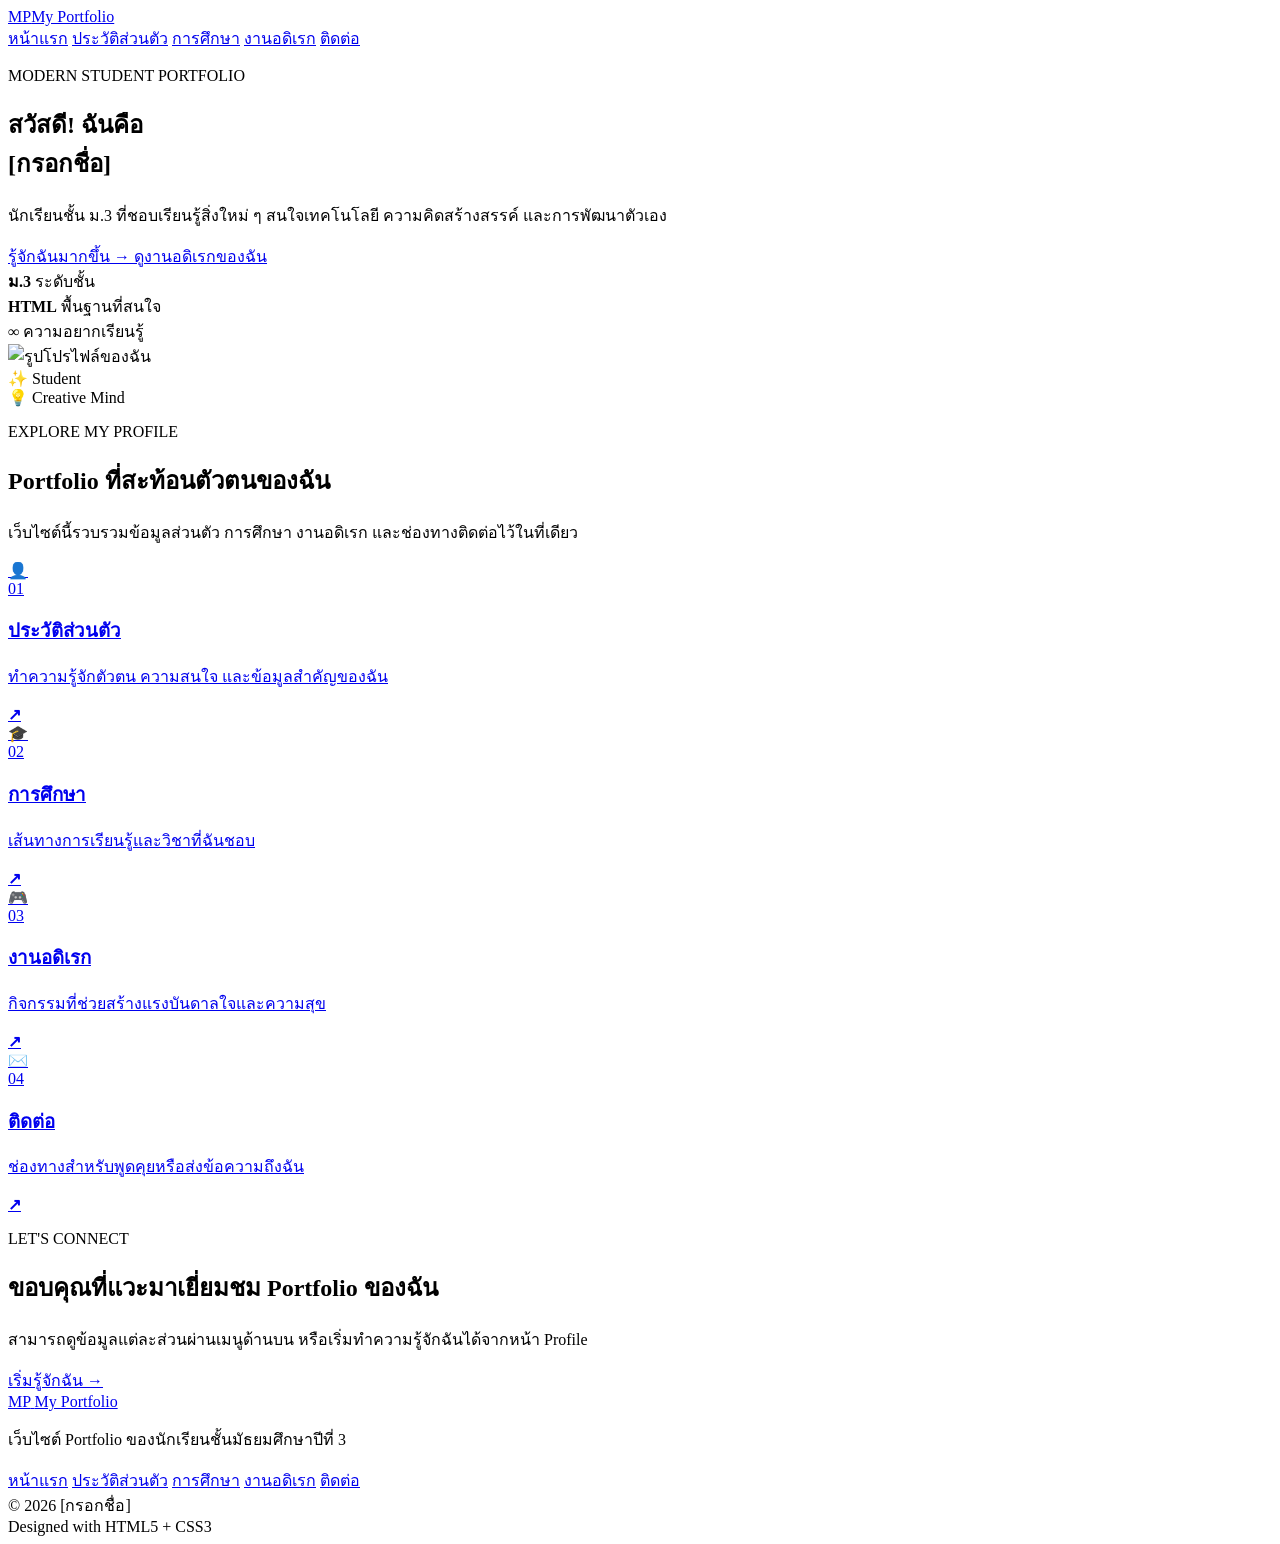
==== index.html @ da250ed4 "Create index.html" ====
<!DOCTYPE html>
<html lang="th">
<head>
  <meta charset="UTF-8">
  <meta name="viewport" content="width=device-width, initial-scale=1.0">
  <meta name="description" content="เว็บไซต์ Portfolio ของนักเรียนชั้นมัธยมศึกษาปีที่ 3">
  <title>My Portfolio | หน้าแรก</title>
  <link rel="stylesheet" href="style.css">
</head>
<body>
  <header class="site-header">
    <div class="container nav-wrap">
      <a class="brand" href="index.html"><span class="brand-mark">MP</span><span>My Portfolio</span></a>
      <nav class="nav" aria-label="เมนูหลัก">
        <a class="active" href="index.html">หน้าแรก</a>
        <a href="profile.html">ประวัติส่วนตัว</a>
        <a href="education.html">การศึกษา</a>
        <a href="hobby.html">งานอดิเรก</a>
        <a href="contact.html">ติดต่อ</a>
      </nav>
    </div>
  </header>

  <main>
    <section class="hero section-pad">
      <div class="hero-orb orb-one"></div>
      <div class="hero-orb orb-two"></div>

      <div class="container hero-grid">
        <div class="hero-copy reveal">
          <p class="eyebrow">MODERN STUDENT PORTFOLIO</p>

          <h1>
            สวัสดี! ฉันคือ<br>
            <span>[กรอกชื่อ]</span>
          </h1>

          <p class="hero-lead">
            นักเรียนชั้น ม.3 ที่ชอบเรียนรู้สิ่งใหม่ ๆ
            สนใจเทคโนโลยี ความคิดสร้างสรรค์ และการพัฒนาตัวเอง
          </p>

          <div class="hero-actions">
            <a class="btn btn-primary" href="profile.html">
              รู้จักฉันมากขึ้น <span>→</span>
            </a>

            <a class="btn btn-secondary" href="hobby.html">
              ดูงานอดิเรกของฉัน
            </a>
          </div>

          <div class="mini-stats" aria-label="ข้อมูลสรุป">
            <div>
              <strong>ม.3</strong>
              <span>ระดับชั้น</span>
            </div>

            <div>
              <strong>HTML</strong>
              <span>พื้นฐานที่สนใจ</span>
            </div>

            <div>
              <strong>∞</strong>
              <span>ความอยากเรียนรู้</span>
            </div>
          </div>
        </div>

        <div class="hero-visual reveal delay-1">
          <div class="profile-frame">
            <div class="profile-glow"></div>

            <img
              src="https://placehold.co/720x840/e3f2fd/0d47a1?text=Profile+Photo"
              alt="รูปโปรไฟล์ของฉัน"
            >

            <div class="floating-tag tag-top">✨ Student</div>
            <div class="floating-tag tag-bottom">💡 Creative Mind</div>
          </div>
        </div>
      </div>
    </section>

    <section class="section-pad soft-section">
      <div class="container">
        <div class="section-heading centered">
          <p class="eyebrow">EXPLORE MY PROFILE</p>
          <h2>Portfolio ที่สะท้อนตัวตนของฉัน</h2>
          <p>
            เว็บไซต์นี้รวบรวมข้อมูลส่วนตัว การศึกษา
            งานอดิเรก และช่องทางติดต่อไว้ในที่เดียว
          </p>
        </div>

        <div class="feature-grid">

          <a class="feature-card feature-main" href="profile.html">
            <div class="feature-icon">👤</div>

            <div>
              <span>01</span>
              <h3>ประวัติส่วนตัว</h3>
              <p>
                ทำความรู้จักตัวตน ความสนใจ
                และข้อมูลสำคัญของฉัน
              </p>
            </div>

            <b>↗</b>
          </a>

          <a class="feature-card" href="education.html">
            <div class="feature-icon">🎓</div>
            <span>02</span>
            <h3>การศึกษา</h3>
            <p>เส้นทางการเรียนรู้และวิชาที่ฉันชอบ</p>
            <b>↗</b>
          </a>

          <a class="feature-card" href="hobby.html">
            <div class="feature-icon">🎮</div>
            <span>03</span>
            <h3>งานอดิเรก</h3>
            <p>กิจกรรมที่ช่วยสร้างแรงบันดาลใจและความสุข</p>
            <b>↗</b>
          </a>

          <a class="feature-card" href="contact.html">
            <div class="feature-icon">✉️</div>
            <span>04</span>
            <h3>ติดต่อ</h3>
            <p>ช่องทางสำหรับพูดคุยหรือส่งข้อความถึงฉัน</p>
            <b>↗</b>
          </a>

        </div>
      </div>
    </section>

    <section class="section-pad">
      <div class="container cta-panel">
        <div>
          <p class="eyebrow">LET'S CONNECT</p>
          <h2>ขอบคุณที่แวะมาเยี่ยมชม Portfolio ของฉัน</h2>
          <p>
            สามารถดูข้อมูลแต่ละส่วนผ่านเมนูด้านบน
            หรือเริ่มทำความรู้จักฉันได้จากหน้า Profile
          </p>
        </div>

        <a class="btn btn-light" href="profile.html">
          เริ่มรู้จักฉัน →
        </a>
      </div>
    </section>
  </main>

  <footer class="site-footer">
    <div class="container footer-grid">

      <div>
        <a class="brand footer-brand" href="index.html">
          <span class="brand-mark">MP</span>
          <span>My Portfolio</span>
        </a>

        <p>
          เว็บไซต์ Portfolio ของนักเรียนชั้นมัธยมศึกษาปีที่ 3
        </p>
      </div>

      <div class="footer-links">
        <a href="index.html">หน้าแรก</a>
        <a href="profile.html">ประวัติส่วนตัว</a>
        <a href="education.html">การศึกษา</a>
        <a href="hobby.html">งานอดิเรก</a>
        <a href="contact.html">ติดต่อ</a>
      </div>

      <div class="copyright">
        © 2026 [กรอกชื่อ]<br>
        Designed with HTML5 + CSS3
      </div>

    </div>
  </footer>
</body>
</html>
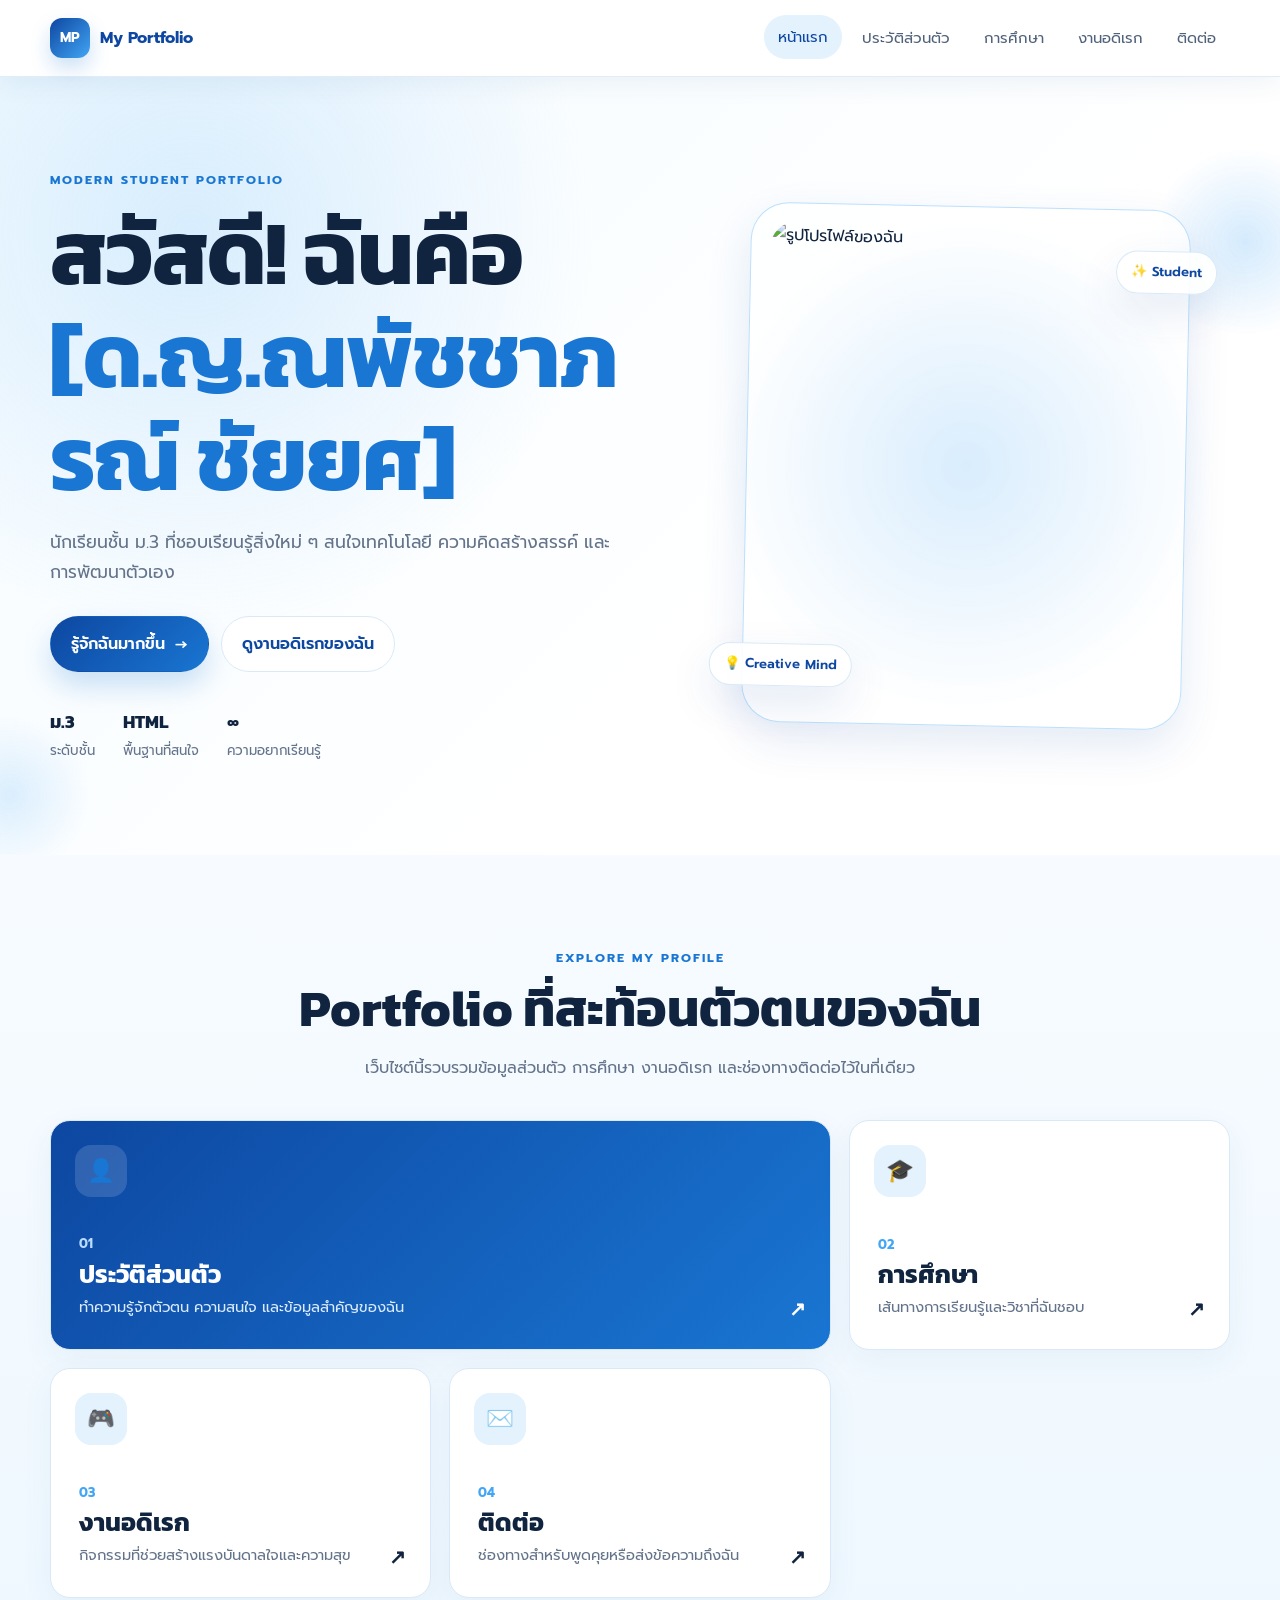
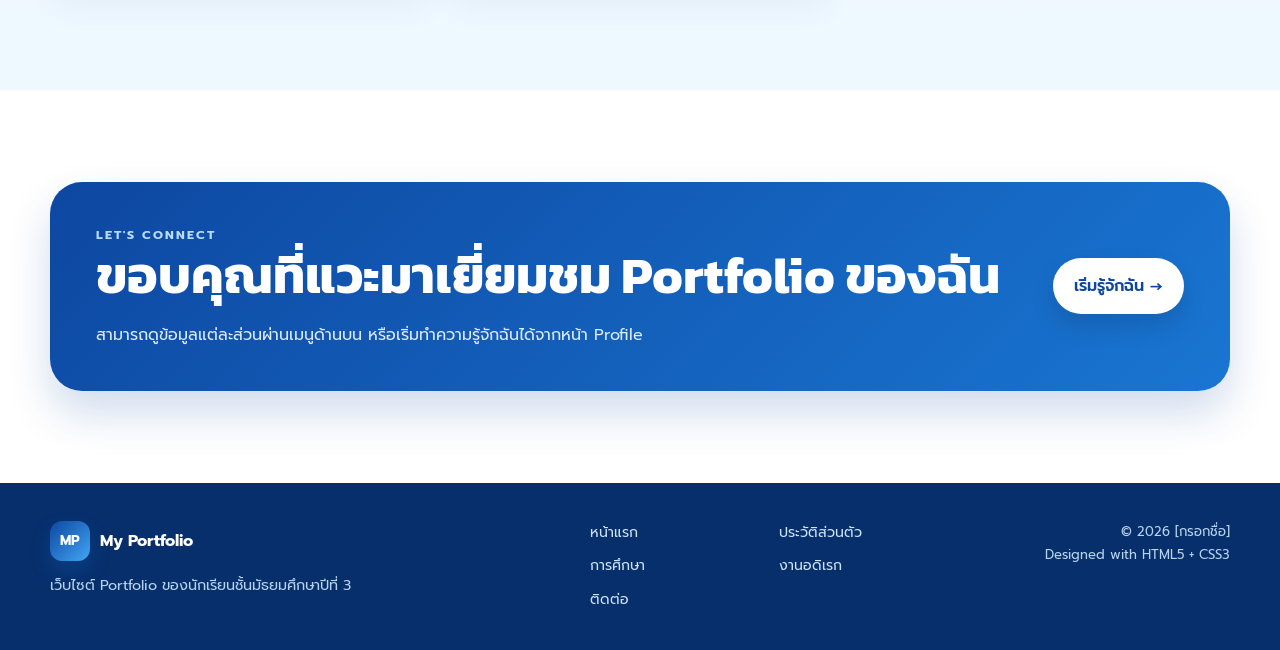
==== commit 8d4fd97e: "Update index.html" ====
--- a/index.html
+++ b/index.html
@@ -32,7 +32,7 @@
 
           <h1>
             สวัสดี! ฉันคือ<br>
-            <span>[กรอกชื่อ]</span>
+            <span>[ด.ญ.ณพัชชาภรณ์ ชัยยศ]</span>
           </h1>
 
           <p class="hero-lead">
--- a/style.css
+++ b/style.css
@@ -0,0 +1,1594 @@
+@import url('https://fonts.googleapis.com/css2?family=Kanit:wght@300;400;500;600;700&family=Prompt:wght@300;400;500;600;700&display=swap');
+
+:root {
+  --blue-900: #0d47a1;
+  --blue-700: #1976d2;
+  --blue-500: #42a5f5;
+  --blue-300: #90caf9;
+  --blue-100: #e3f2fd;
+  --white: #ffffff;
+
+  --ink: #10233f;
+  --muted: #63738a;
+  --line: #d9e9f8;
+  --surface: #f6fbff;
+
+  --shadow: 0 18px 45px rgba(13, 71, 161, 0.11);
+
+  --radius-lg: 30px;
+  --radius-md: 20px;
+  --radius-sm: 14px;
+
+  --container: 1180px;
+}
+
+* {
+  box-sizing: border-box;
+}
+
+html {
+  scroll-behavior: smooth;
+}
+
+body {
+  margin: 0;
+  color: var(--ink);
+  background: var(--white);
+  font-family: 'Prompt', sans-serif;
+  line-height: 1.75;
+  overflow-x: hidden;
+}
+
+a {
+  color: inherit;
+  text-decoration: none;
+}
+
+img {
+  display: block;
+  max-width: 100%;
+}
+
+button,
+input,
+textarea {
+  font: inherit;
+}
+
+.container {
+  width: min(var(--container), calc(100% - 40px));
+  margin-inline: auto;
+}
+
+.section-pad {
+  padding: 92px 0;
+}
+
+.soft-section {
+  background: linear-gradient(
+    180deg,
+    #f7fbff 0%,
+    #eef8ff 100%
+  );
+}
+
+/* =========================
+   HEADER / NAVIGATION
+========================= */
+
+.site-header {
+  position: sticky;
+  top: 0;
+  z-index: 20;
+
+  background: rgba(255, 255, 255, .88);
+  backdrop-filter: blur(16px);
+
+  border-bottom: 1px solid rgba(217,233,248,.82);
+
+  box-shadow:
+    0 8px 26px rgba(20,73,125,.06);
+}
+
+.nav-wrap {
+  min-height: 76px;
+
+  display: flex;
+  align-items: center;
+  justify-content: space-between;
+
+  gap: 24px;
+}
+
+.brand {
+  display: inline-flex;
+  align-items: center;
+  gap: 10px;
+
+  font-weight: 700;
+  color: var(--blue-900);
+
+  white-space: nowrap;
+}
+
+.brand-mark {
+  display: grid;
+  place-items: center;
+
+  width: 40px;
+  height: 40px;
+
+  border-radius: 12px;
+
+  color: var(--white);
+
+  background:
+    linear-gradient(
+      135deg,
+      var(--blue-900),
+      var(--blue-500)
+    );
+
+  box-shadow:
+    0 10px 20px rgba(25,118,210,.22);
+
+  font-size: .85rem;
+}
+
+.nav {
+  display: flex;
+  align-items: center;
+  justify-content: flex-end;
+
+  flex-wrap: wrap;
+  gap: 6px;
+}
+
+.nav a {
+  padding: 9px 14px;
+
+  border-radius: 999px;
+
+  color: #50627b;
+  font-size: .93rem;
+
+  transition: .25s ease;
+}
+
+.nav a:hover,
+.nav a.active {
+  color: var(--blue-900);
+  background: var(--blue-100);
+
+  transform: translateY(-1px);
+}
+
+/* =========================
+   COMMON TYPOGRAPHY
+========================= */
+
+.eyebrow {
+  margin: 0 0 10px;
+
+  color: var(--blue-700);
+
+  letter-spacing: 2px;
+
+  font-weight: 700;
+  font-size: .78rem;
+
+  text-transform: uppercase;
+}
+
+h1,
+h2,
+h3 {
+  font-family: 'Kanit', sans-serif;
+  line-height: 1.15;
+
+  margin: 0 0 16px;
+}
+
+/* =========================
+   HERO
+========================= */
+
+.hero {
+  position: relative;
+
+  overflow: hidden;
+
+  min-height: 700px;
+
+  display: grid;
+  align-items: center;
+
+  background:
+    radial-gradient(
+      circle at 15% 20%,
+      rgba(144,202,249,.30),
+      transparent 32%
+    ),
+    linear-gradient(
+      135deg,
+      #f4fbff 0%,
+      #fff 64%
+    );
+}
+
+.hero-grid {
+  display: grid;
+
+  grid-template-columns: 1.05fr .95fr;
+
+  align-items: center;
+
+  gap: 70px;
+
+  position: relative;
+  z-index: 2;
+}
+
+.hero-copy {
+  max-width: 650px;
+}
+
+.hero h1 {
+  font-size: clamp(3rem, 7vw, 5.8rem);
+  letter-spacing: -1px;
+}
+
+.hero h1 span {
+  color: var(--blue-700);
+}
+
+.hero-lead {
+  max-width: 620px;
+
+  color: var(--muted);
+
+  font-size: 1.08rem;
+}
+
+.hero-actions {
+  display: flex;
+  flex-wrap: wrap;
+
+  gap: 12px;
+
+  margin: 28px 0;
+}
+
+.btn {
+  display: inline-flex;
+  align-items: center;
+  justify-content: center;
+
+  gap: 10px;
+
+  border-radius: 999px;
+
+  padding: 13px 20px;
+
+  font-weight: 600;
+
+  border: 1px solid transparent;
+
+  transition: .25s ease;
+}
+
+.btn:hover {
+  transform: translateY(-3px);
+}
+
+.btn-primary {
+  color: #fff;
+
+  background:
+    linear-gradient(
+      135deg,
+      var(--blue-900),
+      var(--blue-700)
+    );
+
+  box-shadow:
+    0 14px 28px rgba(25,118,210,.22);
+}
+
+.btn-secondary {
+  color: var(--blue-900);
+  background: #fff;
+
+  border-color: var(--line);
+}
+
+.btn-light {
+  color: var(--blue-900);
+
+  background: #fff;
+
+  box-shadow:
+    0 12px 24px rgba(0,0,0,.12);
+}
+
+.mini-stats {
+  display: flex;
+  flex-wrap: wrap;
+
+  gap: 28px;
+
+  margin-top: 34px;
+}
+
+.mini-stats div {
+  display: grid;
+  gap: 2px;
+}
+
+.mini-stats strong {
+  font-family: 'Kanit', sans-serif;
+  font-size: 1.15rem;
+}
+
+.mini-stats span {
+  color: var(--muted);
+  font-size: .83rem;
+}
+
+.hero-visual {
+  display: grid;
+  place-items: center;
+}
+
+.profile-frame {
+  position: relative;
+
+  width: min(440px, 100%);
+
+  padding: 18px;
+
+  border-radius: 38px;
+
+  background: rgba(255,255,255,.75);
+
+  border: 1px solid rgba(144,202,249,.6);
+
+  box-shadow: var(--shadow);
+
+  transform: rotate(1.2deg);
+
+  transition: .35s ease;
+}
+
+.profile-frame:hover {
+  transform: rotate(0deg) translateY(-6px);
+}
+
+.profile-frame img {
+  width: 100%;
+
+  aspect-ratio: 5/6;
+
+  object-fit: cover;
+
+  border-radius: 28px;
+}
+
+.profile-glow {
+  position: absolute;
+
+  inset: -30px;
+
+  border-radius: 50%;
+
+  background:
+    radial-gradient(
+      circle,
+      rgba(66,165,245,.20),
+      transparent 65%
+    );
+
+  z-index: -1;
+}
+
+.floating-tag {
+  position: absolute;
+
+  padding: 9px 14px;
+
+  border-radius: 999px;
+
+  background: rgba(255,255,255,.92);
+
+  border: 1px solid var(--line);
+
+  box-shadow: var(--shadow);
+
+  color: var(--blue-900);
+
+  font-size: .82rem;
+
+  font-weight: 600;
+}
+
+.tag-top {
+  top: 40px;
+  right: -28px;
+}
+
+.tag-bottom {
+  bottom: 35px;
+  left: -34px;
+}
+
+.hero-orb {
+  position: absolute;
+
+  border-radius: 50%;
+
+  pointer-events: none;
+
+  filter: blur(1px);
+
+  opacity: .75;
+}
+
+.orb-one {
+  width: 190px;
+  height: 190px;
+
+  right: -60px;
+  top: 70px;
+
+  background:
+    radial-gradient(
+      circle,
+      rgba(66,165,245,.30),
+      transparent 70%
+    );
+}
+
+.orb-two {
+  width: 160px;
+  height: 160px;
+
+  left: -70px;
+  bottom: -20px;
+
+  background:
+    radial-gradient(
+      circle,
+      rgba(144,202,249,.4),
+      transparent 70%
+    );
+}
+
+/* =========================
+   SECTION / FEATURE
+========================= */
+
+.section-heading {
+  max-width: 700px;
+  margin-bottom: 38px;
+}
+
+.section-heading.centered {
+  margin-inline: auto;
+  text-align: center;
+}
+
+.section-heading h2,
+.cta-panel h2 {
+  font-size: clamp(2rem, 4vw, 3.3rem);
+}
+
+.section-heading p:last-child {
+  color: var(--muted);
+}
+
+.feature-grid {
+  display: grid;
+
+  grid-template-columns: repeat(3, 1fr);
+
+  gap: 18px;
+}
+
+.feature-card {
+  min-height: 230px;
+
+  position: relative;
+
+  padding: 28px;
+
+  display: flex;
+  flex-direction: column;
+  justify-content: flex-end;
+
+  border: 1px solid var(--line);
+
+  border-radius: var(--radius-md);
+
+  background: #fff;
+
+  box-shadow:
+    0 10px 32px rgba(28, 83, 132, .06);
+
+  overflow: hidden;
+
+  transition: .28s ease;
+}
+
+.feature-card:hover {
+  transform: translateY(-7px);
+
+  box-shadow: var(--shadow);
+
+  border-color: #b8dafa;
+}
+
+.feature-card.feature-main {
+  grid-column: span 2;
+
+  background:
+    linear-gradient(
+      135deg,
+      #0d47a1,
+      #1976d2
+    );
+
+  color: #fff;
+}
+
+.feature-card .feature-icon {
+  position: absolute;
+
+  top: 24px;
+  left: 24px;
+
+  width: 52px;
+  height: 52px;
+
+  display: grid;
+  place-items: center;
+
+  border-radius: 16px;
+
+  background: var(--blue-100);
+
+  color: var(--blue-900);
+
+  font-size: 1.4rem;
+}
+
+.feature-main .feature-icon {
+  background: rgba(255,255,255,.14);
+  color:#fff;
+}
+
+.feature-card span {
+  color: var(--blue-500);
+  font-size: .8rem;
+  font-weight: 700;
+}
+
+.feature-main span {
+  color: #b9dcff;
+}
+
+.feature-card h3 {
+  margin: 4px 0 6px;
+  font-size: 1.55rem;
+}
+
+.feature-card p {
+  margin: 0;
+  color: var(--muted);
+  font-size: .92rem;
+}
+
+.feature-main p {
+  color: #dcecff;
+}
+
+.feature-card > b {
+  position: absolute;
+
+  right: 24px;
+  bottom: 22px;
+
+  font-size: 1.25rem;
+}
+
+/* =========================
+   CTA
+========================= */
+
+.cta-panel {
+  padding: 42px 46px;
+
+  display: flex;
+  align-items: center;
+  justify-content: space-between;
+
+  gap: 28px;
+
+  border-radius: 32px;
+
+  color: #fff;
+
+  background:
+    linear-gradient(
+      135deg,
+      var(--blue-900),
+      var(--blue-700)
+    );
+
+  box-shadow:
+    0 22px 44px rgba(13,71,161,.19);
+}
+
+.cta-panel .eyebrow {
+  color: #b9dcff;
+}
+
+.cta-panel h2 {
+  margin-bottom: 10px;
+}
+
+.cta-panel p {
+  color: #dcecff;
+  margin-bottom: 0;
+}
+
+/* =========================
+   PAGE HERO
+========================= */
+
+.page-hero {
+  padding: 100px 0 82px;
+
+  background:
+    radial-gradient(
+      circle at 85% 10%,
+      rgba(144,202,249,.25),
+      transparent 30%
+    ),
+    linear-gradient(
+      135deg,
+      #f3faff,
+      #fff
+    );
+
+  border-bottom: 1px solid #e7f1f8;
+}
+
+.page-hero h1 {
+  font-size: clamp(3rem, 6vw, 5rem);
+}
+
+.page-hero p:last-child {
+  max-width: 700px;
+
+  color: var(--muted);
+
+  font-size: 1.05rem;
+}
+
+/* =========================
+   PROFILE
+========================= */
+
+.profile-layout {
+  display: grid;
+
+  grid-template-columns: .8fr 1.2fr;
+
+  gap: 58px;
+
+  align-items: start;
+}
+
+.portrait-card {
+  padding: 16px;
+
+  border: 1px solid var(--line);
+
+  border-radius: 28px;
+
+  background: #fff;
+
+  box-shadow: var(--shadow);
+}
+
+.portrait-card img {
+  width: 100%;
+
+  aspect-ratio: 5/6;
+
+  object-fit: cover;
+
+  border-radius: 20px;
+}
+
+.quote-card {
+  margin-top: 18px;
+
+  padding: 22px 24px;
+
+  border-radius: 22px;
+
+  background: var(--blue-100);
+
+  color: var(--blue-900);
+}
+
+.quote-card span {
+  font-size: 3rem;
+
+  line-height: .5;
+
+  opacity: .5;
+}
+
+.quote-card p {
+  margin: 0;
+  font-weight: 500;
+}
+
+.profile-content h2 {
+  font-size: clamp(2.2rem, 4vw, 3.5rem);
+}
+
+.lead {
+  color: var(--muted);
+  font-size: 1.05rem;
+}
+
+.info-grid {
+  display: grid;
+
+  grid-template-columns: repeat(2,1fr);
+
+  gap: 12px;
+
+  margin: 28px 0;
+}
+
+.info-item {
+  padding: 18px;
+
+  border: 1px solid var(--line);
+
+  border-radius: 18px;
+
+  background: #fff;
+}
+
+.info-item span {
+  display: block;
+
+  color: var(--muted);
+
+  font-size: .84rem;
+}
+
+.info-item strong {
+  display:block;
+
+  margin-top:3px;
+}
+
+.about-box {
+  padding: 28px;
+
+  background: #f5fbff;
+
+  border: 1px solid var(--line);
+
+  border-radius: 24px;
+}
+
+.about-box h3 {
+  font-size: 1.7rem;
+}
+
+.about-box p:last-child {
+  color: var(--muted);
+  margin-bottom: 0;
+}
+
+.highlight-grid {
+  display: grid;
+
+  grid-template-columns: repeat(3,1fr);
+
+  gap: 18px;
+}
+
+.highlight-card {
+  padding: 28px;
+
+  border-radius: 24px;
+
+  background: #fff;
+
+  border: 1px solid var(--line);
+
+  box-shadow:
+    0 10px 25px rgba(28,83,132,.05);
+}
+
+.highlight-card strong {
+  display:block;
+
+  font-family:'Kanit',sans-serif;
+
+  font-size:1.7rem;
+
+  color:var(--blue-900);
+}
+
+.highlight-card span {
+  color:var(--muted);
+}
+
+/* =========================
+   EDUCATION
+========================= */
+
+.education-layout {
+  display:grid;
+
+  grid-template-columns: 1.3fr .7fr;
+
+  gap: 48px;
+
+  align-items:start;
+}
+
+.timeline {
+  position:relative;
+
+  padding-left: 32px;
+}
+
+.timeline::before {
+  content:'';
+
+  position:absolute;
+
+  left:14px;
+  top:8px;
+  bottom:8px;
+
+  width:2px;
+
+  background:
+    linear-gradient(
+      var(--blue-300),
+      var(--blue-100)
+    );
+}
+
+.timeline-item {
+  position:relative;
+  padding-bottom: 26px;
+}
+
+.timeline-dot {
+  position:absolute;
+
+  left:-32px;
+  top:2px;
+
+  width:32px;
+  height:32px;
+
+  border-radius:50%;
+
+  display:grid;
+  place-items:center;
+
+  background:#fff;
+
+  border:2px solid var(--blue-300);
+
+  box-shadow:
+    0 0 0 7px #f4faff;
+
+  font-size:.85rem;
+}
+
+.timeline-item.current .timeline-dot {
+  border-color:var(--blue-700);
+
+  box-shadow:
+    0 0 0 7px var(--blue-100);
+}
+
+.timeline-card {
+  padding:26px;
+
+  border:1px solid var(--line);
+
+  border-radius:22px;
+
+  background:#fff;
+
+  box-shadow:
+    0 10px 26px rgba(28,83,132,.05);
+}
+
+.timeline-card span {
+  color:var(--blue-700);
+
+  font-size:.83rem;
+
+  font-weight:700;
+}
+
+.timeline-card h3 {
+  margin:4px 0;
+
+  font-size:1.5rem;
+}
+
+.timeline-card p {
+  margin:0;
+
+  color:var(--muted);
+}
+
+.education-highlight {
+  padding:30px;
+
+  border-radius:28px;
+
+  color:#fff;
+
+  background:
+    linear-gradient(
+      160deg,
+      #0d47a1,
+      #1976d2
+    );
+
+  box-shadow:var(--shadow);
+
+  position:sticky;
+
+  top:100px;
+}
+
+.education-highlight .eyebrow {
+  color:#b9dcff;
+}
+
+.education-highlight h2 {
+  font-size:2rem;
+}
+
+.edu-points {
+  display:grid;
+
+  gap:18px;
+
+  margin-top:26px;
+}
+
+.edu-points > div {
+  display:flex;
+
+  gap:14px;
+
+  align-items:center;
+
+  padding:14px;
+
+  border-radius:17px;
+
+  background:rgba(255,255,255,.10);
+
+  border:1px solid rgba(255,255,255,.12);
+}
+
+.edu-points b {
+  font-size:1.35rem;
+}
+
+.edu-points span {
+  font-size:.85rem;
+
+  color:#dcecff;
+}
+
+.edu-points strong {
+  color:#fff;
+}
+
+.table-wrap {
+  overflow-x:auto;
+
+  border:1px solid var(--line);
+
+  border-radius:24px;
+
+  box-shadow:
+    0 12px 30px rgba(28,83,132,.05);
+
+  background:#fff;
+}
+
+table {
+  width:100%;
+
+  border-collapse:collapse;
+
+  min-width:720px;
+}
+
+th,
+td {
+  padding:18px 20px;
+
+  border-bottom:1px solid var(--line);
+
+  text-align:left;
+}
+
+th {
+  color:var(--blue-900);
+
+  background:#f7fbff;
+
+  font-size:.9rem;
+}
+
+tr:last-child td {
+  border-bottom:0;
+}
+
+/* =========================
+   HOBBY
+========================= */
+
+.hobby-hero {
+  background:
+    radial-gradient(
+      circle at 80% 20%,
+      rgba(66,165,245,.18),
+      transparent 26%
+    ),
+    linear-gradient(
+      135deg,
+      #eff9ff,
+      #fff
+    );
+}
+
+.hobby-grid {
+  display:grid;
+
+  grid-template-columns:repeat(3,1fr);
+
+  gap:18px;
+}
+
+.hobby-card {
+  position:relative;
+
+  min-height:290px;
+
+  padding:30px;
+
+  border-radius:26px;
+
+  background:#fff;
+
+  border:1px solid var(--line);
+
+  box-shadow:
+    0 10px 28px rgba(28,83,132,.06);
+
+  overflow:hidden;
+
+  transition:.28s ease;
+}
+
+.hobby-card:hover {
+  transform:translateY(-8px);
+
+  box-shadow:var(--shadow);
+}
+
+.hobby-card.featured {
+  background:
+    linear-gradient(
+      145deg,
+      #0d47a1,
+      #42a5f5
+    );
+
+  color:#fff;
+}
+
+.hobby-icon {
+  width:58px;
+  height:58px;
+
+  border-radius:18px;
+
+  display:grid;
+  place-items:center;
+
+  background:var(--blue-100);
+
+  font-size:1.55rem;
+}
+
+.featured .hobby-icon {
+  background:rgba(255,255,255,.13);
+}
+
+.hobby-number {
+  position:absolute;
+
+  top:28px;
+  right:26px;
+
+  font-size:.78rem;
+
+  font-weight:700;
+
+  color:var(--blue-300);
+}
+
+.featured .hobby-number {
+  color:#b9dcff;
+}
+
+.hobby-card h2 {
+  margin-top:34px;
+  margin-bottom:8px;
+
+  font-size:1.85rem;
+}
+
+.hobby-card p {
+  color:var(--muted);
+
+  margin:0;
+}
+
+.featured p {
+  color:#e5f2ff;
+}
+
+.card-line {
+  width:46px;
+  height:4px;
+
+  border-radius:999px;
+
+  margin-top:24px;
+
+  background:
+    linear-gradient(
+      90deg,
+      var(--blue-700),
+      var(--blue-300)
+    );
+}
+
+.featured .card-line {
+  background:#fff;
+}
+
+.interest-strip {
+  display:grid;
+
+  grid-template-columns:.9fr 1.1fr;
+
+  gap:42px;
+
+  align-items:center;
+}
+
+.interest-strip > p {
+  margin:0;
+
+  color:var(--muted);
+
+  font-size:1.03rem;
+}
+
+/* =========================
+   CONTACT
+========================= */
+
+.contact-layout {
+  display:grid;
+
+  grid-template-columns:.8fr 1.2fr;
+
+  gap:60px;
+
+  align-items:start;
+}
+
+.contact-copy h2 {
+  font-size:clamp(2.2rem, 4vw, 3.5rem);
+}
+
+.contact-copy > p:not(.eyebrow) {
+  color:var(--muted);
+}
+
+.contact-note {
+  margin-top:28px;
+
+  padding:18px;
+
+  display:flex;
+
+  gap:14px;
+
+  align-items:flex-start;
+
+  border:1px solid var(--line);
+
+  border-radius:20px;
+
+  background:#f7fbff;
+}
+
+.contact-note > span {
+  font-size:1.4rem;
+}
+
+.contact-note p {
+  margin:3px 0 0;
+
+  color:var(--muted);
+
+  font-size:.88rem;
+}
+
+.contact-cards {
+  display:grid;
+
+  grid-template-columns:repeat(2,1fr);
+
+  gap:14px;
+}
+
+.contact-card {
+  min-height:150px;
+
+  padding:24px;
+
+  display:flex;
+
+  align-items:flex-start;
+
+  gap:14px;
+
+  position:relative;
+
+  border:1px solid var(--line);
+
+  border-radius:22px;
+
+  background:#fff;
+
+  box-shadow:
+    0 10px 24px rgba(28,83,132,.05);
+
+  transition:.25s ease;
+}
+
+.contact-card:hover {
+  transform:translateY(-5px);
+
+  box-shadow:var(--shadow);
+
+  border-color:#b8dafa;
+}
+
+.contact-icon {
+  width:48px;
+  height:48px;
+
+  flex:0 0 auto;
+
+  display:grid;
+  place-items:center;
+
+  border-radius:15px;
+
+  background:var(--blue-100);
+}
+
+.contact-card span {
+  display:block;
+
+  color:var(--muted);
+
+  font-size:.78rem;
+}
+
+.contact-card strong {
+  display:block;
+
+  margin-top:2px;
+
+  line-height:1.4;
+}
+
+.contact-card b {
+  position:absolute;
+
+  right:20px;
+  bottom:18px;
+
+  color:var(--blue-700);
+}
+
+.contact-cta {
+  margin-top:0;
+}
+
+/* =========================
+   FOOTER
+========================= */
+
+.site-footer {
+  background:#072f6c;
+
+  color:#dcecff;
+
+  padding:38px 0;
+}
+
+.footer-grid {
+  display:grid;
+
+  grid-template-columns:1.25fr .9fr .6fr;
+
+  gap:40px;
+
+  align-items:start;
+}
+
+.footer-brand {
+  color:#fff;
+}
+
+.site-footer p {
+  margin:12px 0 0;
+
+  color:#b7d3ee;
+
+  font-size:.9rem;
+}
+
+.footer-links {
+  display:grid;
+
+  grid-template-columns:repeat(2,1fr);
+
+  gap:9px 18px;
+}
+
+.footer-links a {
+  color:#cfe3f7;
+
+  font-size:.88rem;
+
+  transition:.2s ease;
+}
+
+.footer-links a:hover {
+  color:#fff;
+}
+
+.copyright {
+  color:#b7d3ee;
+
+  font-size:.82rem;
+
+  text-align:right;
+}
+
+/* =========================
+   ANIMATION
+========================= */
+
+.reveal {
+  animation: rise .8s ease both;
+}
+
+.delay-1 {
+  animation-delay:.12s;
+}
+
+@keyframes rise {
+  from {
+    opacity:0;
+    transform:translateY(18px);
+  }
+
+  to {
+    opacity:1;
+    transform:translateY(0);
+  }
+}
+
+/* =========================
+   RESPONSIVE
+========================= */
+
+@media (max-width: 980px) {
+
+  .hero-grid,
+  .profile-layout,
+  .education-layout,
+  .contact-layout {
+    grid-template-columns:1fr;
+  }
+
+  .hero {
+    min-height:auto;
+    padding:80px 0;
+  }
+
+  .hero-visual {
+    order:-1;
+  }
+
+  .profile-frame {
+    width:min(420px, 100%);
+  }
+
+  .education-highlight {
+    position:static;
+  }
+
+  .feature-grid {
+    grid-template-columns:repeat(2,1fr);
+  }
+
+  .feature-card.feature-main {
+    grid-column:span 2;
+  }
+
+  .hobby-grid {
+    grid-template-columns:repeat(2,1fr);
+  }
+
+  .footer-grid {
+    grid-template-columns:1fr 1fr;
+  }
+
+  .copyright {
+    text-align:left;
+  }
+}
+
+@media (max-width: 720px) {
+
+  .container {
+    width:min(
+      var(--container),
+      calc(100% - 24px)
+    );
+  }
+
+  .nav-wrap {
+    padding:10px 0;
+
+    align-items:flex-start;
+
+    flex-direction:column;
+  }
+
+  .nav {
+    width:100%;
+
+    justify-content:flex-start;
+
+    overflow-x:auto;
+
+    flex-wrap:nowrap;
+
+    padding-bottom:2px;
+  }
+
+  .nav a {
+    white-space:nowrap;
+
+    font-size:.86rem;
+
+    padding:8px 11px;
+  }
+
+  .section-pad {
+    padding:68px 0;
+  }
+
+  .hero {
+    padding-top:58px;
+  }
+
+  .hero h1 {
+    font-size:3rem;
+  }
+
+  .hero-grid {
+    gap:40px;
+  }
+
+  .feature-grid,
+  .hobby-grid,
+  .highlight-grid,
+  .contact-cards,
+  .info-grid {
+    grid-template-columns:1fr;
+  }
+
+  .feature-card.feature-main {
+    grid-column:span 1;
+  }
+
+  .cta-panel {
+    align-items:flex-start;
+
+    flex-direction:column;
+
+    padding:32px 26px;
+  }
+
+  .page-hero {
+    padding:74px 0 58px;
+  }
+
+  .page-hero h1 {
+    font-size:3.2rem;
+  }
+
+  .interest-strip {
+    grid-template-columns:1fr;
+  }
+
+  .footer-grid {
+    grid-template-columns:1fr;
+    gap:24px;
+  }
+
+  .copyright {
+    text-align:left;
+  }
+
+  .tag-top {
+    right:-4px;
+  }
+
+  .tag-bottom {
+    left:-4px;
+  }
+}
+
+@media (prefers-reduced-motion: reduce) {
+
+  *,
+  *::before,
+  *::after {
+    scroll-behavior:auto !important;
+
+    animation-duration:.01ms !important;
+
+    transition-duration:.01ms !important;
+  }
+
+}
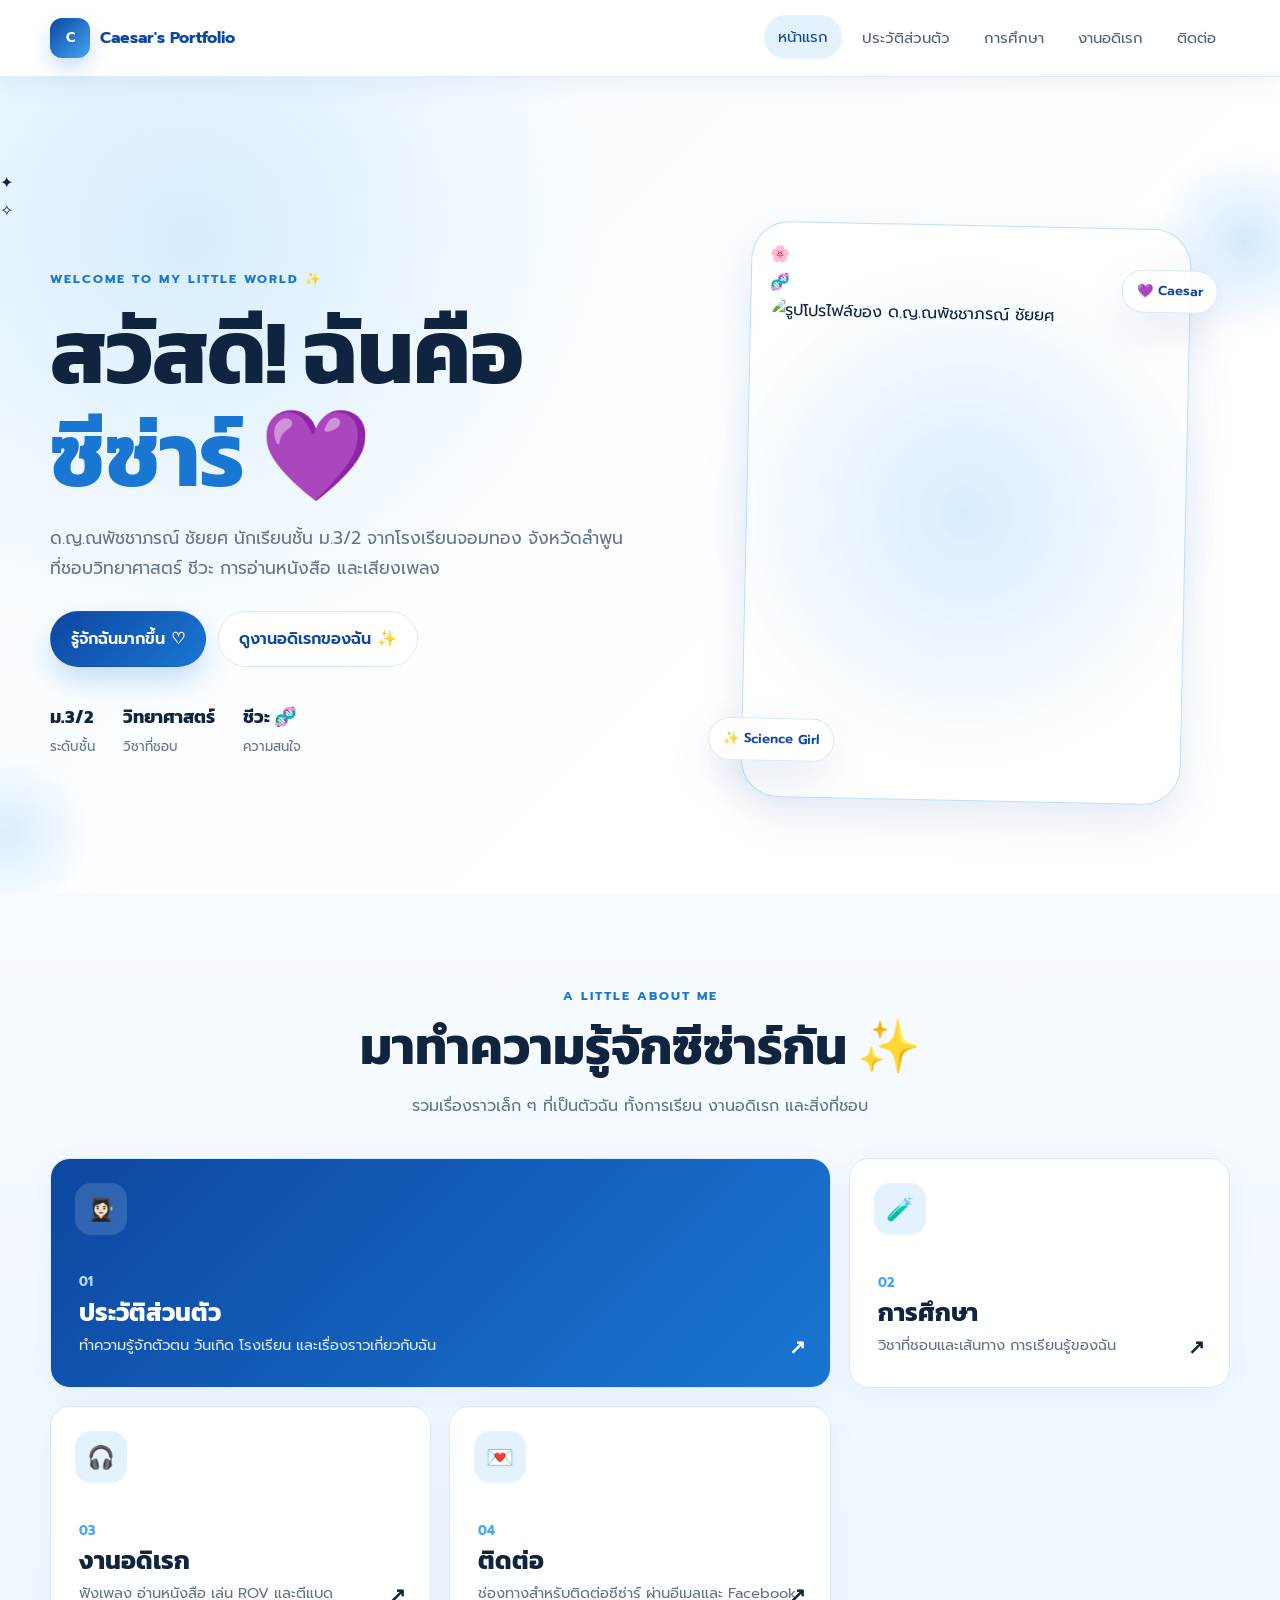
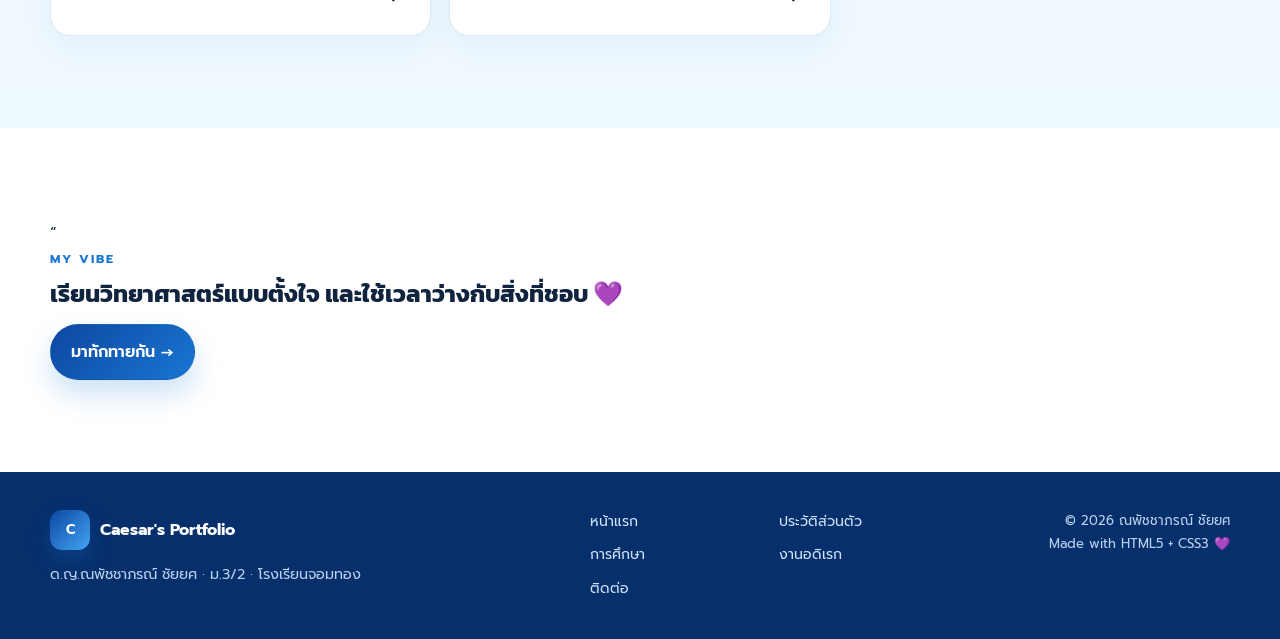
==== commit 43c57a43: "Update index.html" ====
--- a/index.html
+++ b/index.html
@@ -3,14 +3,21 @@
 <head>
   <meta charset="UTF-8">
   <meta name="viewport" content="width=device-width, initial-scale=1.0">
-  <meta name="description" content="เว็บไซต์ Portfolio ของนักเรียนชั้นมัธยมศึกษาปีที่ 3">
-  <title>My Portfolio | หน้าแรก</title>
+  <meta name="description" content="เว็บไซต์ Portfolio ของ ด.ญ.ณพัชชาภรณ์ ชัยยศ ชั้น ม.3/2 โรงเรียนจอมทอง">
+  <title>Caesar's Portfolio | หน้าแรก</title>
   <link rel="stylesheet" href="style.css">
 </head>
+
 <body>
+
   <header class="site-header">
     <div class="container nav-wrap">
-      <a class="brand" href="index.html"><span class="brand-mark">MP</span><span>My Portfolio</span></a>
+
+      <a class="brand" href="index.html">
+        <span class="brand-mark">C</span>
+        <span>Caesar's Portfolio</span>
+      </a>
+
       <nav class="nav" aria-label="เมนูหลัก">
         <a class="active" href="index.html">หน้าแรก</a>
         <a href="profile.html">ประวัติส่วนตัว</a>
@@ -18,174 +25,329 @@
         <a href="hobby.html">งานอดิเรก</a>
         <a href="contact.html">ติดต่อ</a>
       </nav>
+
     </div>
   </header>
 
+
   <main>
+
     <section class="hero section-pad">
+
+      <div class="sparkle s1">✦</div>
+      <div class="sparkle s2">✧</div>
+
       <div class="hero-orb orb-one"></div>
       <div class="hero-orb orb-two"></div>
 
       <div class="container hero-grid">
+
         <div class="hero-copy reveal">
-          <p class="eyebrow">MODERN STUDENT PORTFOLIO</p>
+
+          <p class="eyebrow">
+            WELCOME TO MY LITTLE WORLD ✨
+          </p>
 
           <h1>
             สวัสดี! ฉันคือ<br>
-            <span>[ด.ญ.ณพัชชาภรณ์ ชัยยศ]</span>
+            <span>ซีซ่าร์</span> 💜
           </h1>
 
           <p class="hero-lead">
-            นักเรียนชั้น ม.3 ที่ชอบเรียนรู้สิ่งใหม่ ๆ
-            สนใจเทคโนโลยี ความคิดสร้างสรรค์ และการพัฒนาตัวเอง
+            ด.ญ.ณพัชชาภรณ์ ชัยยศ นักเรียนชั้น ม.3/2
+            จากโรงเรียนจอมทอง จังหวัดลำพูน
+            ที่ชอบวิทยาศาสตร์ ชีวะ การอ่านหนังสือ และเสียงเพลง
           </p>
 
           <div class="hero-actions">
+
             <a class="btn btn-primary" href="profile.html">
-              รู้จักฉันมากขึ้น <span>→</span>
+              รู้จักฉันมากขึ้น ♡
             </a>
 
             <a class="btn btn-secondary" href="hobby.html">
-              ดูงานอดิเรกของฉัน
+              ดูงานอดิเรกของฉัน ✨
             </a>
+
           </div>
 
-          <div class="mini-stats" aria-label="ข้อมูลสรุป">
+
+          <div class="mini-stats">
+
             <div>
-              <strong>ม.3</strong>
+              <strong>ม.3/2</strong>
               <span>ระดับชั้น</span>
             </div>
 
             <div>
-              <strong>HTML</strong>
-              <span>พื้นฐานที่สนใจ</span>
+              <strong>วิทยาศาสตร์</strong>
+              <span>วิชาที่ชอบ</span>
             </div>
 
             <div>
-              <strong>∞</strong>
-              <span>ความอยากเรียนรู้</span>
-            </div>
+              <strong>ชีวะ 🧬</strong>
+              <span>ความสนใจ</span>
+            </div>
+
           </div>
-        </div>
+
+        </div>
+
 
         <div class="hero-visual reveal delay-1">
+
           <div class="profile-frame">
+
             <div class="profile-glow"></div>
 
+            <div class="sticker sticker-one">
+              🌸
+            </div>
+
+            <div class="sticker sticker-two">
+              🧬
+            </div>
+
             <img
-              src="https://placehold.co/720x840/e3f2fd/0d47a1?text=Profile+Photo"
-              alt="รูปโปรไฟล์ของฉัน"
+              src="https://placehold.co/720x840/f2e8ff/7b4ab5?text=Caesar%27s+Photo"
+              alt="รูปโปรไฟล์ของ ด.ญ.ณพัชชาภรณ์ ชัยยศ"
             >
 
-            <div class="floating-tag tag-top">✨ Student</div>
-            <div class="floating-tag tag-bottom">💡 Creative Mind</div>
+            <div class="floating-tag tag-top">
+              💜 Caesar
+            </div>
+
+            <div class="floating-tag tag-bottom">
+              ✨ Science Girl
+            </div>
+
           </div>
-        </div>
-      </div>
+
+        </div>
+
+      </div>
+
     </section>
 
+
     <section class="section-pad soft-section">
+
       <div class="container">
+
         <div class="section-heading centered">
-          <p class="eyebrow">EXPLORE MY PROFILE</p>
-          <h2>Portfolio ที่สะท้อนตัวตนของฉัน</h2>
+
+          <p class="eyebrow">
+            A LITTLE ABOUT ME
+          </p>
+
+          <h2>
+            มาทำความรู้จักซีซ่าร์กัน ✨
+          </h2>
+
           <p>
-            เว็บไซต์นี้รวบรวมข้อมูลส่วนตัว การศึกษา
-            งานอดิเรก และช่องทางติดต่อไว้ในที่เดียว
+            รวมเรื่องราวเล็ก ๆ ที่เป็นตัวฉัน
+            ทั้งการเรียน งานอดิเรก และสิ่งที่ชอบ
           </p>
-        </div>
+
+        </div>
+
 
         <div class="feature-grid">
 
           <a class="feature-card feature-main" href="profile.html">
-            <div class="feature-icon">👤</div>
+
+            <div class="feature-icon">
+              👩🏻‍🎓
+            </div>
 
             <div>
+
               <span>01</span>
-              <h3>ประวัติส่วนตัว</h3>
+
+              <h3>
+                ประวัติส่วนตัว
+              </h3>
+
               <p>
-                ทำความรู้จักตัวตน ความสนใจ
-                และข้อมูลสำคัญของฉัน
+                ทำความรู้จักตัวตน วันเกิด
+                โรงเรียน และเรื่องราวเกี่ยวกับฉัน
               </p>
+
             </div>
 
             <b>↗</b>
+
           </a>
 
+
           <a class="feature-card" href="education.html">
-            <div class="feature-icon">🎓</div>
+
+            <div class="feature-icon">
+              🧪
+            </div>
+
             <span>02</span>
-            <h3>การศึกษา</h3>
-            <p>เส้นทางการเรียนรู้และวิชาที่ฉันชอบ</p>
+
+            <h3>
+              การศึกษา
+            </h3>
+
+            <p>
+              วิชาที่ชอบและเส้นทาง
+              การเรียนรู้ของฉัน
+            </p>
+
             <b>↗</b>
+
           </a>
 
+
           <a class="feature-card" href="hobby.html">
-            <div class="feature-icon">🎮</div>
+
+            <div class="feature-icon">
+              🎧
+            </div>
+
             <span>03</span>
-            <h3>งานอดิเรก</h3>
-            <p>กิจกรรมที่ช่วยสร้างแรงบันดาลใจและความสุข</p>
+
+            <h3>
+              งานอดิเรก
+            </h3>
+
+            <p>
+              ฟังเพลง อ่านหนังสือ
+              เล่น ROV และตีแบด
+            </p>
+
             <b>↗</b>
+
           </a>
 
+
           <a class="feature-card" href="contact.html">
-            <div class="feature-icon">✉️</div>
+
+            <div class="feature-icon">
+              💌
+            </div>
+
             <span>04</span>
-            <h3>ติดต่อ</h3>
-            <p>ช่องทางสำหรับพูดคุยหรือส่งข้อความถึงฉัน</p>
+
+            <h3>
+              ติดต่อ
+            </h3>
+
+            <p>
+              ช่องทางสำหรับติดต่อซีซ่าร์
+              ผ่านอีเมลและ Facebook
+            </p>
+
             <b>↗</b>
+
           </a>
 
         </div>
-      </div>
+
+      </div>
+
     </section>
 
+
     <section class="section-pad">
-      <div class="container cta-panel">
+
+      <div class="container cute-quote">
+
         <div>
-          <p class="eyebrow">LET'S CONNECT</p>
-          <h2>ขอบคุณที่แวะมาเยี่ยมชม Portfolio ของฉัน</h2>
-          <p>
-            สามารถดูข้อมูลแต่ละส่วนผ่านเมนูด้านบน
-            หรือเริ่มทำความรู้จักฉันได้จากหน้า Profile
-          </p>
-        </div>
-
-        <a class="btn btn-light" href="profile.html">
-          เริ่มรู้จักฉัน →
-        </a>
-      </div>
+
+          <span class="quote-mark">
+            “
+          </span>
+
+          <div>
+
+            <p class="eyebrow">
+              MY VIBE
+            </p>
+
+            <h2>
+              เรียนวิทยาศาสตร์แบบตั้งใจ
+              และใช้เวลาว่างกับสิ่งที่ชอบ 💜
+            </h2>
+
+          </div>
+
+        </div>
+
+        <a class="btn btn-primary" href="contact.html">
+          มาทักทายกัน →
+        </a>
+
+      </div>
+
     </section>
+
   </main>
 
+
   <footer class="site-footer">
+
     <div class="container footer-grid">
 
       <div>
+
         <a class="brand footer-brand" href="index.html">
-          <span class="brand-mark">MP</span>
-          <span>My Portfolio</span>
+
+          <span class="brand-mark">
+            C
+          </span>
+
+          <span>
+            Caesar's Portfolio
+          </span>
+
         </a>
 
         <p>
-          เว็บไซต์ Portfolio ของนักเรียนชั้นมัธยมศึกษาปีที่ 3
+          ด.ญ.ณพัชชาภรณ์ ชัยยศ · ม.3/2 · โรงเรียนจอมทอง
         </p>
-      </div>
+
+      </div>
+
 
       <div class="footer-links">
-        <a href="index.html">หน้าแรก</a>
-        <a href="profile.html">ประวัติส่วนตัว</a>
-        <a href="education.html">การศึกษา</a>
-        <a href="hobby.html">งานอดิเรก</a>
-        <a href="contact.html">ติดต่อ</a>
-      </div>
+
+        <a href="index.html">
+          หน้าแรก
+        </a>
+
+        <a href="profile.html">
+          ประวัติส่วนตัว
+        </a>
+
+        <a href="education.html">
+          การศึกษา
+        </a>
+
+        <a href="hobby.html">
+          งานอดิเรก
+        </a>
+
+        <a href="contact.html">
+          ติดต่อ
+        </a>
+
+      </div>
+
 
       <div class="copyright">
-        © 2026 [กรอกชื่อ]<br>
-        Designed with HTML5 + CSS3
+
+        © 2026 ณพัชชาภรณ์ ชัยยศ<br>
+        Made with HTML5 + CSS3 💜
+
       </div>
 
     </div>
+
   </footer>
+
 </body>
 </html>
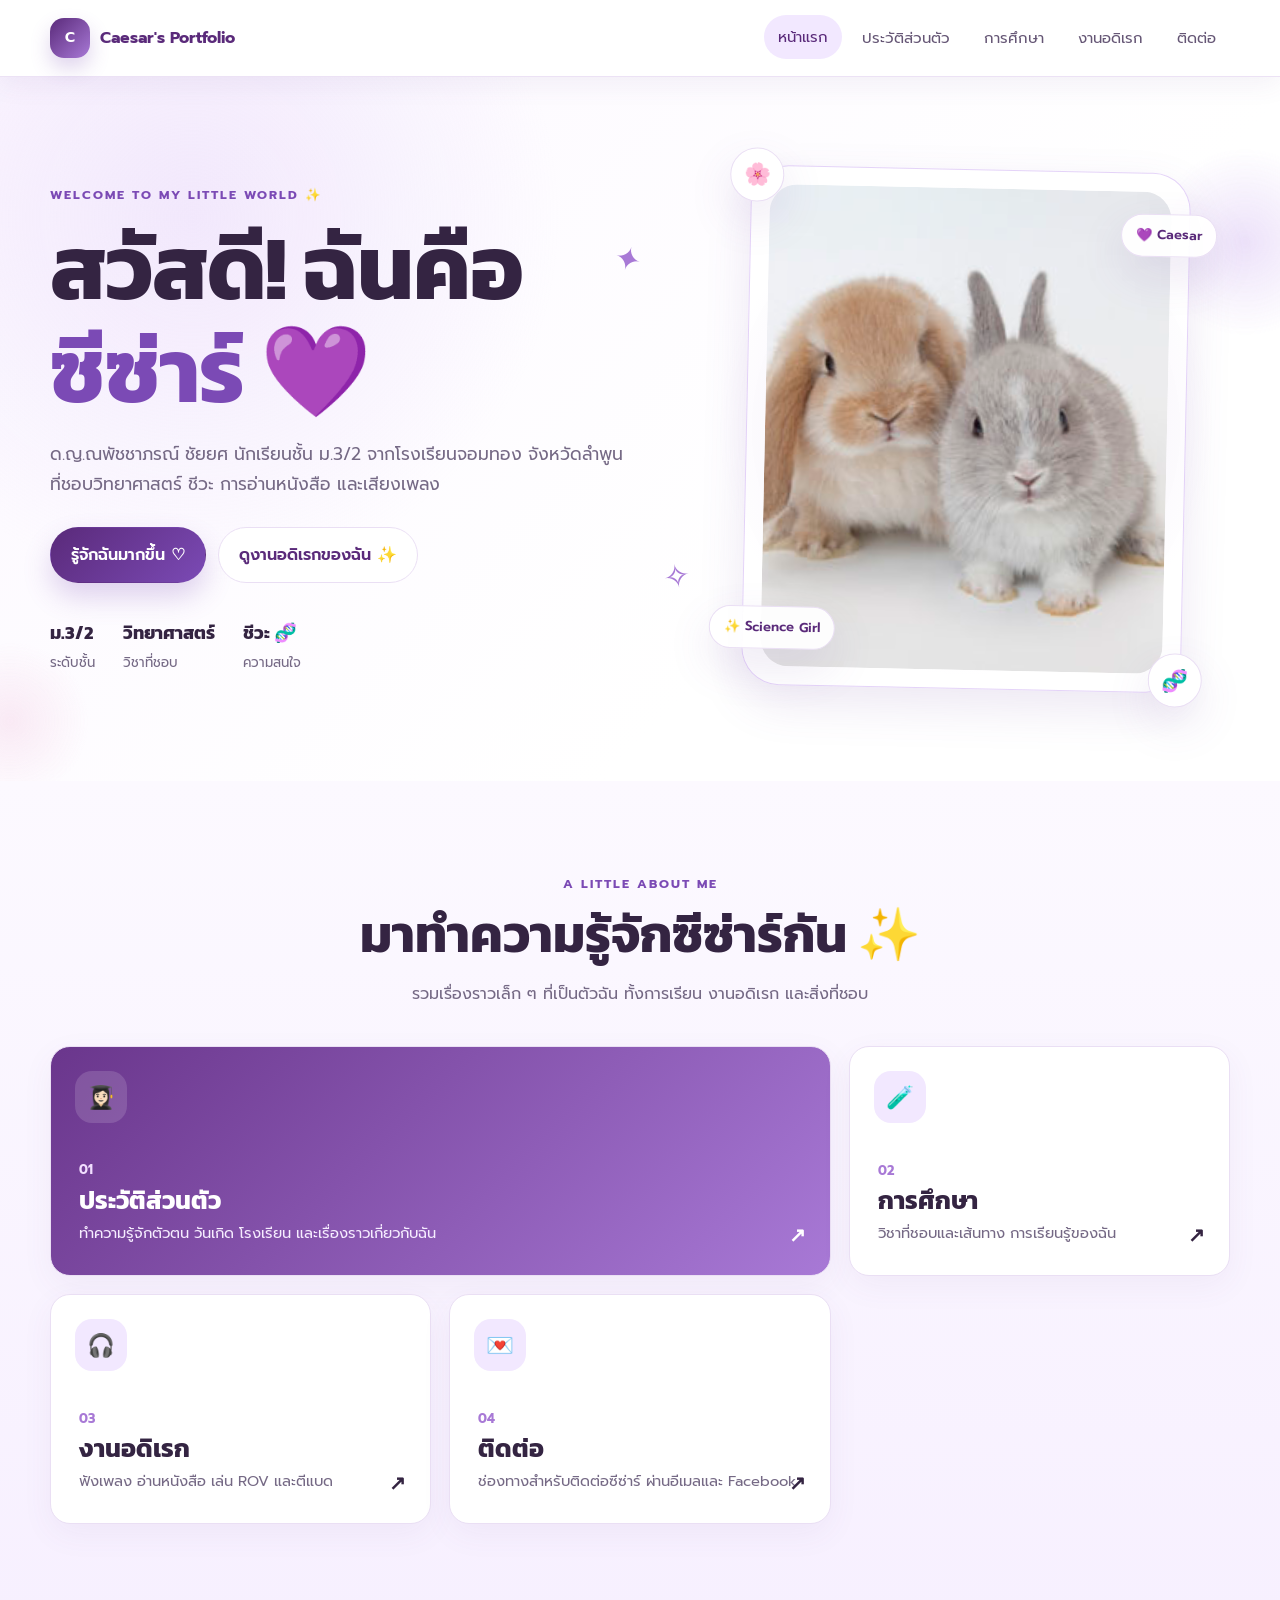
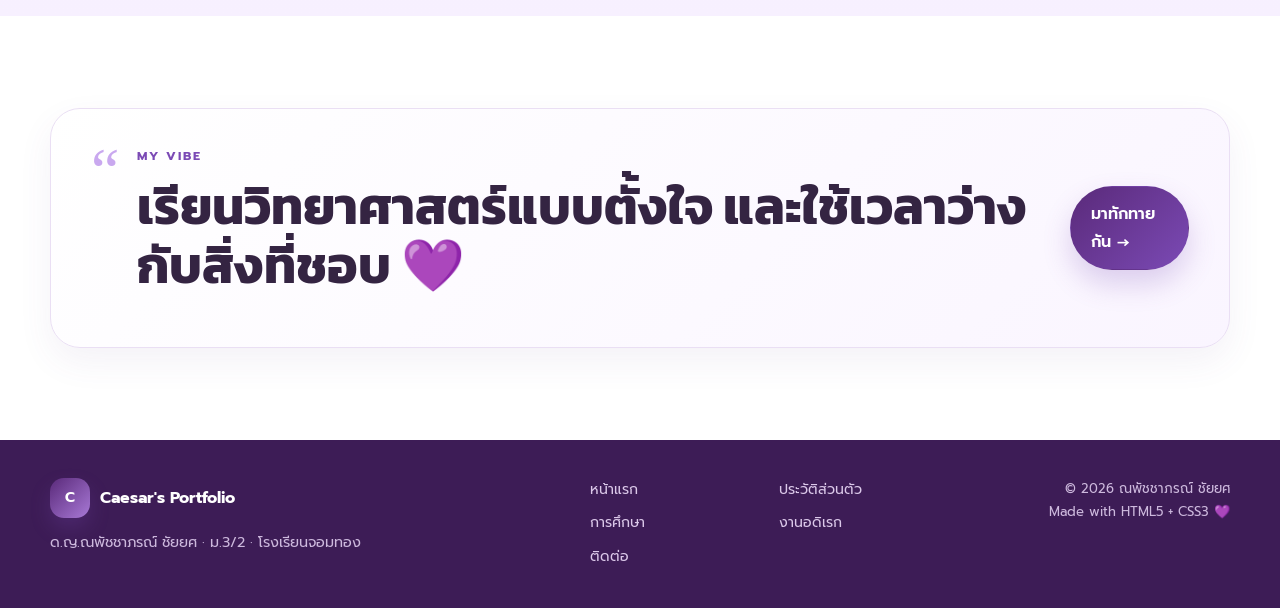
==== commit 2b485cb2: "Update index.html" ====
--- a/index.html
+++ b/index.html
@@ -109,7 +109,7 @@
             </div>
 
             <img
-              src="https://placehold.co/720x840/f2e8ff/7b4ab5?text=Caesar%27s+Photo"
+              src="images/images1.jpg"
               alt="รูปโปรไฟล์ของ ด.ญ.ณพัชชาภรณ์ ชัยยศ"
             >
 
--- a/style.css
+++ b/style.css
@@ -1,34 +1,37 @@
 @import url('https://fonts.googleapis.com/css2?family=Kanit:wght@300;400;500;600;700&family=Prompt:wght@300;400;500;600;700&display=swap');
 
 :root {
-  --blue-900: #0d47a1;
-  --blue-700: #1976d2;
-  --blue-500: #42a5f5;
-  --blue-300: #90caf9;
-  --blue-100: #e3f2fd;
+  --purple-900: #5a2a7a;
+  --purple-700: #7b4ab5;
+  --purple-500: #a879d6;
+  --purple-300: #c9a8ef;
+  --purple-200: #e2cff8;
+  --purple-100: #f2e8ff;
+
+  --lavender: #fbf8ff;
   --white: #ffffff;
 
-  --ink: #10233f;
-  --muted: #63738a;
-  --line: #d9e9f8;
-  --surface: #f6fbff;
-
-  --shadow: 0 18px 45px rgba(13, 71, 161, 0.11);
-
-  --radius-lg: 30px;
-  --radius-md: 20px;
-  --radius-sm: 14px;
+  --ink: #342442;
+  --muted: #756985;
+  --line: #eadff4;
+
+  --pink: #f3cfe5;
+
+  --shadow: 0 18px 45px rgba(116, 74, 166, .13);
 
   --container: 1180px;
 }
+
 
 * {
   box-sizing: border-box;
 }
 
+
 html {
   scroll-behavior: smooth;
 }
+
 
 body {
   margin: 0;
@@ -39,41 +42,46 @@
   overflow-x: hidden;
 }
 
+
 a {
   color: inherit;
   text-decoration: none;
 }
 
+
 img {
   display: block;
   max-width: 100%;
 }
 
-button,
-input,
-textarea {
-  font: inherit;
-}
 
 .container {
-  width: min(var(--container), calc(100% - 40px));
+  width: min(
+    var(--container),
+    calc(100% - 40px)
+  );
+
   margin-inline: auto;
 }
+
 
 .section-pad {
   padding: 92px 0;
 }
 
+
 .soft-section {
-  background: linear-gradient(
-    180deg,
-    #f7fbff 0%,
-    #eef8ff 100%
-  );
-}
+  background:
+    linear-gradient(
+      180deg,
+      #fcf9ff 0%,
+      #f7f0ff 100%
+    );
+}
+
 
 /* =========================
-   HEADER / NAVIGATION
+   NAVIGATION
 ========================= */
 
 .site-header {
@@ -81,14 +89,17 @@
   top: 0;
   z-index: 20;
 
-  background: rgba(255, 255, 255, .88);
+  background: rgba(255,255,255,.88);
+
   backdrop-filter: blur(16px);
 
-  border-bottom: 1px solid rgba(217,233,248,.82);
+  border-bottom:
+    1px solid rgba(234,223,244,.9);
 
   box-shadow:
-    0 8px 26px rgba(20,73,125,.06);
-}
+    0 8px 26px rgba(105,74,142,.07);
+}
+
 
 .nav-wrap {
   min-height: 76px;
@@ -100,16 +111,20 @@
   gap: 24px;
 }
 
+
 .brand {
   display: inline-flex;
   align-items: center;
+
   gap: 10px;
 
   font-weight: 700;
-  color: var(--blue-900);
+
+  color: var(--purple-900);
 
   white-space: nowrap;
 }
+
 
 .brand-mark {
   display: grid;
@@ -118,22 +133,23 @@
   width: 40px;
   height: 40px;
 
-  border-radius: 12px;
-
-  color: var(--white);
+  border-radius: 14px;
+
+  color: #fff;
 
   background:
     linear-gradient(
       135deg,
-      var(--blue-900),
-      var(--blue-500)
+      var(--purple-900),
+      var(--purple-500)
     );
 
   box-shadow:
-    0 10px 20px rgba(25,118,210,.22);
-
-  font-size: .85rem;
-}
+    0 10px 20px rgba(123,74,181,.24);
+
+  font-size: .9rem;
+}
+
 
 .nav {
   display: flex;
@@ -141,53 +157,63 @@
   justify-content: flex-end;
 
   flex-wrap: wrap;
+
   gap: 6px;
 }
+
 
 .nav a {
   padding: 9px 14px;
 
   border-radius: 999px;
 
-  color: #50627b;
+  color: #655675;
+
   font-size: .93rem;
 
   transition: .25s ease;
 }
+
 
 .nav a:hover,
 .nav a.active {
-  color: var(--blue-900);
-  background: var(--blue-100);
+  color: var(--purple-900);
+
+  background: var(--purple-100);
 
   transform: translateY(-1px);
 }
 
+
 /* =========================
-   COMMON TYPOGRAPHY
+   TYPOGRAPHY
 ========================= */
 
 .eyebrow {
   margin: 0 0 10px;
 
-  color: var(--blue-700);
+  color: var(--purple-700);
 
   letter-spacing: 2px;
 
   font-weight: 700;
+
   font-size: .78rem;
 
   text-transform: uppercase;
 }
+
 
 h1,
 h2,
 h3 {
   font-family: 'Kanit', sans-serif;
+
   line-height: 1.15;
 
   margin: 0 0 16px;
 }
+
 
 /* =========================
    HERO
@@ -201,471 +227,641 @@
   min-height: 700px;
 
   display: grid;
+
   align-items: center;
 
   background:
     radial-gradient(
       circle at 15% 20%,
-      rgba(144,202,249,.30),
-      transparent 32%
-    ),
-    linear-gradient(
-      135deg,
-      #f4fbff 0%,
-      #fff 64%
-    );
-}
-
-.hero-grid {
-  display: grid;
-
-  grid-template-columns: 1.05fr .95fr;
-
-  align-items: center;
-
-  gap: 70px;
-
-  position: relative;
-  z-index: 2;
-}
-
-.hero-copy {
-  max-width: 650px;
-}
-
-.hero h1 {
-  font-size: clamp(3rem, 7vw, 5.8rem);
-  letter-spacing: -1px;
-}
-
-.hero h1 span {
-  color: var(--blue-700);
-}
-
-.hero-lead {
-  max-width: 620px;
-
-  color: var(--muted);
-
-  font-size: 1.08rem;
-}
-
-.hero-actions {
-  display: flex;
-  flex-wrap: wrap;
-
-  gap: 12px;
-
-  margin: 28px 0;
-}
-
-.btn {
-  display: inline-flex;
-  align-items: center;
-  justify-content: center;
-
-  gap: 10px;
-
-  border-radius: 999px;
-
-  padding: 13px 20px;
-
-  font-weight: 600;
-
-  border: 1px solid transparent;
-
-  transition: .25s ease;
-}
-
-.btn:hover {
-  transform: translateY(-3px);
-}
-
-.btn-primary {
-  color: #fff;
-
-  background:
-    linear-gradient(
-      135deg,
-      var(--blue-900),
-      var(--blue-700)
-    );
-
-  box-shadow:
-    0 14px 28px rgba(25,118,210,.22);
-}
-
-.btn-secondary {
-  color: var(--blue-900);
-  background: #fff;
-
-  border-color: var(--line);
-}
-
-.btn-light {
-  color: var(--blue-900);
-
-  background: #fff;
-
-  box-shadow:
-    0 12px 24px rgba(0,0,0,.12);
-}
-
-.mini-stats {
-  display: flex;
-  flex-wrap: wrap;
-
-  gap: 28px;
-
-  margin-top: 34px;
-}
-
-.mini-stats div {
-  display: grid;
-  gap: 2px;
-}
-
-.mini-stats strong {
-  font-family: 'Kanit', sans-serif;
-  font-size: 1.15rem;
-}
-
-.mini-stats span {
-  color: var(--muted);
-  font-size: .83rem;
-}
-
-.hero-visual {
-  display: grid;
-  place-items: center;
-}
-
-.profile-frame {
-  position: relative;
-
-  width: min(440px, 100%);
-
-  padding: 18px;
-
-  border-radius: 38px;
-
-  background: rgba(255,255,255,.75);
-
-  border: 1px solid rgba(144,202,249,.6);
-
-  box-shadow: var(--shadow);
-
-  transform: rotate(1.2deg);
-
-  transition: .35s ease;
-}
-
-.profile-frame:hover {
-  transform: rotate(0deg) translateY(-6px);
-}
-
-.profile-frame img {
-  width: 100%;
-
-  aspect-ratio: 5/6;
-
-  object-fit: cover;
-
-  border-radius: 28px;
-}
-
-.profile-glow {
-  position: absolute;
-
-  inset: -30px;
-
-  border-radius: 50%;
-
-  background:
-    radial-gradient(
-      circle,
-      rgba(66,165,245,.20),
-      transparent 65%
-    );
-
-  z-index: -1;
-}
-
-.floating-tag {
-  position: absolute;
-
-  padding: 9px 14px;
-
-  border-radius: 999px;
-
-  background: rgba(255,255,255,.92);
-
-  border: 1px solid var(--line);
-
-  box-shadow: var(--shadow);
-
-  color: var(--blue-900);
-
-  font-size: .82rem;
-
-  font-weight: 600;
-}
-
-.tag-top {
-  top: 40px;
-  right: -28px;
-}
-
-.tag-bottom {
-  bottom: 35px;
-  left: -34px;
-}
-
-.hero-orb {
-  position: absolute;
-
-  border-radius: 50%;
-
-  pointer-events: none;
-
-  filter: blur(1px);
-
-  opacity: .75;
-}
-
-.orb-one {
-  width: 190px;
-  height: 190px;
-
-  right: -60px;
-  top: 70px;
-
-  background:
-    radial-gradient(
-      circle,
-      rgba(66,165,245,.30),
-      transparent 70%
-    );
-}
-
-.orb-two {
-  width: 160px;
-  height: 160px;
-
-  left: -70px;
-  bottom: -20px;
-
-  background:
-    radial-gradient(
-      circle,
-      rgba(144,202,249,.4),
-      transparent 70%
-    );
-}
-
-/* =========================
-   SECTION / FEATURE
-========================= */
-
-.section-heading {
-  max-width: 700px;
-  margin-bottom: 38px;
-}
-
-.section-heading.centered {
-  margin-inline: auto;
-  text-align: center;
-}
-
-.section-heading h2,
-.cta-panel h2 {
-  font-size: clamp(2rem, 4vw, 3.3rem);
-}
-
-.section-heading p:last-child {
-  color: var(--muted);
-}
-
-.feature-grid {
-  display: grid;
-
-  grid-template-columns: repeat(3, 1fr);
-
-  gap: 18px;
-}
-
-.feature-card {
-  min-height: 230px;
-
-  position: relative;
-
-  padding: 28px;
-
-  display: flex;
-  flex-direction: column;
-  justify-content: flex-end;
-
-  border: 1px solid var(--line);
-
-  border-radius: var(--radius-md);
-
-  background: #fff;
-
-  box-shadow:
-    0 10px 32px rgba(28, 83, 132, .06);
-
-  overflow: hidden;
-
-  transition: .28s ease;
-}
-
-.feature-card:hover {
-  transform: translateY(-7px);
-
-  box-shadow: var(--shadow);
-
-  border-color: #b8dafa;
-}
-
-.feature-card.feature-main {
-  grid-column: span 2;
-
-  background:
-    linear-gradient(
-      135deg,
-      #0d47a1,
-      #1976d2
-    );
-
-  color: #fff;
-}
-
-.feature-card .feature-icon {
-  position: absolute;
-
-  top: 24px;
-  left: 24px;
-
-  width: 52px;
-  height: 52px;
-
-  display: grid;
-  place-items: center;
-
-  border-radius: 16px;
-
-  background: var(--blue-100);
-
-  color: var(--blue-900);
-
-  font-size: 1.4rem;
-}
-
-.feature-main .feature-icon {
-  background: rgba(255,255,255,.14);
-  color:#fff;
-}
-
-.feature-card span {
-  color: var(--blue-500);
-  font-size: .8rem;
-  font-weight: 700;
-}
-
-.feature-main span {
-  color: #b9dcff;
-}
-
-.feature-card h3 {
-  margin: 4px 0 6px;
-  font-size: 1.55rem;
-}
-
-.feature-card p {
-  margin: 0;
-  color: var(--muted);
-  font-size: .92rem;
-}
-
-.feature-main p {
-  color: #dcecff;
-}
-
-.feature-card > b {
-  position: absolute;
-
-  right: 24px;
-  bottom: 22px;
-
-  font-size: 1.25rem;
-}
-
-/* =========================
-   CTA
-========================= */
-
-.cta-panel {
-  padding: 42px 46px;
-
-  display: flex;
-  align-items: center;
-  justify-content: space-between;
-
-  gap: 28px;
-
-  border-radius: 32px;
-
-  color: #fff;
-
-  background:
-    linear-gradient(
-      135deg,
-      var(--blue-900),
-      var(--blue-700)
-    );
-
-  box-shadow:
-    0 22px 44px rgba(13,71,161,.19);
-}
-
-.cta-panel .eyebrow {
-  color: #b9dcff;
-}
-
-.cta-panel h2 {
-  margin-bottom: 10px;
-}
-
-.cta-panel p {
-  color: #dcecff;
-  margin-bottom: 0;
-}
-
-/* =========================
-   PAGE HERO
-========================= */
-
-.page-hero {
-  padding: 100px 0 82px;
-
-  background:
-    radial-gradient(
-      circle at 85% 10%,
-      rgba(144,202,249,.25),
+      rgba(226,207,248,.42),
       transparent 30%
     ),
     linear-gradient(
       135deg,
-      #f3faff,
+      #fcf8ff 0%,
+      #fff 66%
+    );
+}
+
+
+.hero-grid {
+  display: grid;
+
+  grid-template-columns:
+    1.05fr .95fr;
+
+  align-items: center;
+
+  gap: 70px;
+
+  position: relative;
+
+  z-index: 2;
+}
+
+
+.hero-copy {
+  max-width: 650px;
+}
+
+
+.hero h1 {
+  font-size:
+    clamp(
+      3rem,
+      7vw,
+      5.8rem
+    );
+
+  letter-spacing: -1px;
+}
+
+
+.hero h1 span {
+  color: var(--purple-700);
+}
+
+
+.hero-lead {
+  max-width: 620px;
+
+  color: var(--muted);
+
+  font-size: 1.08rem;
+}
+
+
+.hero-actions {
+  display: flex;
+
+  flex-wrap: wrap;
+
+  gap: 12px;
+
+  margin: 28px 0;
+}
+
+
+.btn {
+  display: inline-flex;
+
+  align-items: center;
+
+  justify-content: center;
+
+  gap: 10px;
+
+  border-radius: 999px;
+
+  padding: 13px 20px;
+
+  font-weight: 600;
+
+  border: 1px solid transparent;
+
+  transition: .25s ease;
+}
+
+
+.btn:hover {
+  transform: translateY(-3px);
+}
+
+
+.btn-primary {
+  color: #fff;
+
+  background:
+    linear-gradient(
+      135deg,
+      var(--purple-900),
+      var(--purple-700)
+    );
+
+  box-shadow:
+    0 14px 28px rgba(123,74,181,.24);
+}
+
+
+.btn-secondary {
+  color: var(--purple-900);
+
+  background: #fff;
+
+  border-color: var(--line);
+}
+
+
+.btn-light {
+  color: var(--purple-900);
+
+  background: #fff;
+
+  box-shadow:
+    0 12px 24px rgba(85,46,113,.12);
+}
+
+
+.mini-stats {
+  display: flex;
+
+  flex-wrap: wrap;
+
+  gap: 28px;
+
+  margin-top: 34px;
+}
+
+
+.mini-stats div {
+  display: grid;
+
+  gap: 2px;
+}
+
+
+.mini-stats strong {
+  font-family: 'Kanit', sans-serif;
+
+  font-size: 1.15rem;
+}
+
+
+.mini-stats span {
+  color: var(--muted);
+
+  font-size: .83rem;
+}
+
+
+/* =========================
+   HERO IMAGE
+========================= */
+
+.hero-visual {
+  display: grid;
+
+  place-items: center;
+}
+
+
+.profile-frame {
+  position: relative;
+
+  width: min(440px,100%);
+
+  padding: 18px;
+
+  border-radius: 38px;
+
+  background: rgba(255,255,255,.82);
+
+  border:
+    1px solid rgba(226,207,248,.9);
+
+  box-shadow: var(--shadow);
+
+  transform: rotate(1.2deg);
+
+  transition: .35s ease;
+}
+
+
+.profile-frame:hover {
+  transform:
+    rotate(0deg)
+    translateY(-6px)
+    scale(1.01);
+}
+
+
+.profile-frame img {
+  width: 100%;
+
+  aspect-ratio: 5/6;
+
+  object-fit: cover;
+
+  border-radius: 28px;
+}
+
+
+.profile-glow {
+  position: absolute;
+
+  inset: -30px;
+
+  border-radius: 50%;
+
+  background:
+    radial-gradient(
+      circle,
+      rgba(168,121,214,.24),
+      transparent 65%
+    );
+
+  z-index: -1;
+}
+
+
+.floating-tag {
+  position: absolute;
+
+  padding: 9px 14px;
+
+  border-radius: 999px;
+
+  background: rgba(255,255,255,.94);
+
+  border: 1px solid var(--line);
+
+  box-shadow: var(--shadow);
+
+  color: var(--purple-900);
+
+  font-size: .82rem;
+
+  font-weight: 600;
+}
+
+
+.tag-top {
+  top: 40px;
+  right: -28px;
+}
+
+
+.tag-bottom {
+  bottom: 35px;
+  left: -34px;
+}
+
+
+.sticker {
+  position: absolute;
+
+  display: grid;
+
+  place-items: center;
+
+  width: 54px;
+  height: 54px;
+
+  border-radius: 50%;
+
+  background: #fff;
+
+  border: 1px solid var(--line);
+
+  box-shadow: var(--shadow);
+
+  z-index: 2;
+
+  font-size: 1.35rem;
+}
+
+
+.sticker-one {
+  top: -18px;
+  left: -22px;
+}
+
+
+.sticker-two {
+  right: -22px;
+  bottom: -15px;
+}
+
+
+.hero-orb {
+  position: absolute;
+
+  border-radius: 50%;
+
+  pointer-events: none;
+
+  filter: blur(1px);
+
+  opacity: .8;
+}
+
+
+.orb-one {
+  width: 190px;
+  height: 190px;
+
+  right: -60px;
+  top: 70px;
+
+  background:
+    radial-gradient(
+      circle,
+      rgba(201,168,239,.42),
+      transparent 70%
+    );
+}
+
+
+.orb-two {
+  width: 160px;
+  height: 160px;
+
+  left: -70px;
+  bottom: -20px;
+
+  background:
+    radial-gradient(
+      circle,
+      rgba(243,207,229,.5),
+      transparent 70%
+    );
+}
+
+
+.sparkle {
+  position: absolute;
+
+  color: var(--purple-500);
+
+  z-index: 1;
+
+  font-size: 2rem;
+}
+
+
+.s1 {
+  top: 22%;
+  left: 48%;
+
+  transform: rotate(16deg);
+}
+
+
+.s2 {
+  top: 67%;
+  right: 46%;
+
+  transform: rotate(-12deg);
+}
+
+
+/* =========================
+   FEATURE CARDS
+========================= */
+
+.section-heading {
+  max-width: 700px;
+
+  margin-bottom: 38px;
+}
+
+
+.section-heading.centered {
+  margin-inline: auto;
+
+  text-align: center;
+}
+
+
+.section-heading h2,
+.cta-panel h2,
+.cute-quote h2 {
+  font-size:
+    clamp(
+      2rem,
+      4vw,
+      3.3rem
+    );
+}
+
+
+.section-heading p:last-child {
+  color: var(--muted);
+}
+
+
+.feature-grid {
+  display: grid;
+
+  grid-template-columns:
+    repeat(3,1fr);
+
+  gap: 18px;
+}
+
+
+.feature-card {
+  min-height: 230px;
+
+  position: relative;
+
+  padding: 28px;
+
+  display: flex;
+
+  flex-direction: column;
+
+  justify-content: flex-end;
+
+  border:
+    1px solid var(--line);
+
+  border-radius: 20px;
+
+  background: #fff;
+
+  box-shadow:
+    0 10px 32px rgba(103,67,140,.06);
+
+  overflow: hidden;
+
+  transition: .28s ease;
+}
+
+
+.feature-card:hover {
+  transform: translateY(-7px);
+
+  box-shadow: var(--shadow);
+
+  border-color: #d5bdef;
+}
+
+
+.feature-card.feature-main {
+  grid-column: span 2;
+
+  background:
+    linear-gradient(
+      135deg,
+      #6a368c,
+      #a879d6
+    );
+
+  color: #fff;
+}
+
+
+.feature-card .feature-icon {
+  position: absolute;
+
+  top: 24px;
+  left: 24px;
+
+  width: 52px;
+  height: 52px;
+
+  display: grid;
+
+  place-items: center;
+
+  border-radius: 17px;
+
+  background: var(--purple-100);
+
+  color: var(--purple-900);
+
+  font-size: 1.4rem;
+}
+
+
+.feature-main .feature-icon {
+  background: rgba(255,255,255,.14);
+
+  color: #fff;
+}
+
+
+.feature-card span {
+  color: var(--purple-500);
+
+  font-size: .8rem;
+
+  font-weight: 700;
+}
+
+
+.feature-main span {
+  color: #f1defe;
+}
+
+
+.feature-card h3 {
+  margin: 4px 0 6px;
+
+  font-size: 1.55rem;
+}
+
+
+.feature-card p {
+  margin: 0;
+
+  color: var(--muted);
+
+  font-size: .92rem;
+}
+
+
+.feature-main p {
+  color: #f6edff;
+}
+
+
+.feature-card > b {
+  position: absolute;
+
+  right: 24px;
+  bottom: 22px;
+
+  font-size: 1.25rem;
+}
+
+
+/* =========================
+   QUOTE
+========================= */
+
+.cute-quote {
+  display: flex;
+
+  align-items: center;
+
+  justify-content: space-between;
+
+  gap: 30px;
+
+  padding: 36px 40px;
+
+  border:
+    1px solid var(--line);
+
+  border-radius: 30px;
+
+  background:
+    linear-gradient(
+      135deg,
+      #fff,
+      #faf5ff
+    );
+
+  box-shadow:
+    0 14px 35px rgba(105,67,142,.07);
+}
+
+
+.cute-quote > div {
+  display: flex;
+
+  gap: 18px;
+
+  align-items: flex-start;
+}
+
+
+.quote-mark {
+  font-family: Georgia, serif;
+
+  font-size: 4rem;
+
+  line-height: .8;
+
+  color: var(--purple-300);
+}
+
+
+/* =========================
+   PAGE HERO
+========================= */
+
+.page-hero {
+  padding: 100px 0 82px;
+
+  background:
+    radial-gradient(
+      circle at 85% 10%,
+      rgba(226,207,248,.45),
+      transparent 30%
+    ),
+    linear-gradient(
+      135deg,
+      #faf4ff,
       #fff
     );
 
-  border-bottom: 1px solid #e7f1f8;
-}
+  border-bottom:
+    1px solid #eee3f6;
+}
+
 
 .page-hero h1 {
-  font-size: clamp(3rem, 6vw, 5rem);
-}
+  font-size:
+    clamp(
+      3rem,
+      6vw,
+      5rem
+    );
+}
+
 
 .page-hero p:last-child {
   max-width: 700px;
@@ -674,6 +870,7 @@
 
   font-size: 1.05rem;
 }
+
 
 /* =========================
    PROFILE
@@ -682,17 +879,20 @@
 .profile-layout {
   display: grid;
 
-  grid-template-columns: .8fr 1.2fr;
+  grid-template-columns:
+    .8fr 1.2fr;
 
   gap: 58px;
 
   align-items: start;
 }
+
 
 .portrait-card {
   padding: 16px;
 
-  border: 1px solid var(--line);
+  border:
+    1px solid var(--line);
 
   border-radius: 28px;
 
@@ -700,6 +900,7 @@
 
   box-shadow: var(--shadow);
 }
+
 
 .portrait-card img {
   width: 100%;
@@ -711,6 +912,7 @@
   border-radius: 20px;
 }
 
+
 .quote-card {
   margin-top: 18px;
 
@@ -718,10 +920,11 @@
 
   border-radius: 22px;
 
-  background: var(--blue-100);
-
-  color: var(--blue-900);
-}
+  background: var(--purple-100);
+
+  color: var(--purple-900);
+}
+
 
 .quote-card span {
   font-size: 3rem;
@@ -731,39 +934,54 @@
   opacity: .5;
 }
 
+
 .quote-card p {
   margin: 0;
+
   font-weight: 500;
 }
 
+
 .profile-content h2 {
-  font-size: clamp(2.2rem, 4vw, 3.5rem);
-}
+  font-size:
+    clamp(
+      2.2rem,
+      4vw,
+      3.5rem
+    );
+}
+
 
 .lead {
   color: var(--muted);
+
   font-size: 1.05rem;
 }
 
+
 .info-grid {
   display: grid;
 
-  grid-template-columns: repeat(2,1fr);
+  grid-template-columns:
+    repeat(2,1fr);
 
   gap: 12px;
 
   margin: 28px 0;
 }
+
 
 .info-item {
   padding: 18px;
 
-  border: 1px solid var(--line);
+  border:
+    1px solid var(--line);
 
   border-radius: 18px;
 
   background: #fff;
 }
+
 
 .info-item span {
   display: block;
@@ -773,38 +991,47 @@
   font-size: .84rem;
 }
 
+
 .info-item strong {
-  display:block;
-
-  margin-top:3px;
-}
+  display: block;
+
+  margin-top: 3px;
+}
+
 
 .about-box {
   padding: 28px;
 
-  background: #f5fbff;
-
-  border: 1px solid var(--line);
+  background: #fbf8ff;
+
+  border:
+    1px solid var(--line);
 
   border-radius: 24px;
 }
+
 
 .about-box h3 {
   font-size: 1.7rem;
 }
 
+
 .about-box p:last-child {
   color: var(--muted);
+
   margin-bottom: 0;
 }
 
+
 .highlight-grid {
   display: grid;
 
-  grid-template-columns: repeat(3,1fr);
+  grid-template-columns:
+    repeat(3,1fr);
 
   gap: 18px;
 }
+
 
 .highlight-card {
   padding: 28px;
@@ -813,241 +1040,283 @@
 
   background: #fff;
 
-  border: 1px solid var(--line);
+  border:
+    1px solid var(--line);
 
   box-shadow:
-    0 10px 25px rgba(28,83,132,.05);
-}
+    0 10px 25px rgba(103,67,140,.05);
+}
+
 
 .highlight-card strong {
-  display:block;
-
-  font-family:'Kanit',sans-serif;
-
-  font-size:1.7rem;
-
-  color:var(--blue-900);
-}
+  display: block;
+
+  font-family: 'Kanit', sans-serif;
+
+  font-size: 1.7rem;
+
+  color: var(--purple-900);
+}
+
 
 .highlight-card span {
-  color:var(--muted);
-}
+  color: var(--muted);
+}
+
 
 /* =========================
    EDUCATION
 ========================= */
 
 .education-layout {
-  display:grid;
-
-  grid-template-columns: 1.3fr .7fr;
+  display: grid;
+
+  grid-template-columns:
+    1.3fr .7fr;
 
   gap: 48px;
 
-  align-items:start;
-}
+  align-items: start;
+}
+
 
 .timeline {
-  position:relative;
+  position: relative;
 
   padding-left: 32px;
 }
 
+
 .timeline::before {
-  content:'';
-
-  position:absolute;
-
-  left:14px;
-  top:8px;
-  bottom:8px;
-
-  width:2px;
+  content: '';
+
+  position: absolute;
+
+  left: 14px;
+
+  top: 8px;
+
+  bottom: 8px;
+
+  width: 2px;
 
   background:
     linear-gradient(
-      var(--blue-300),
-      var(--blue-100)
+      var(--purple-300),
+      var(--purple-100)
     );
 }
 
+
 .timeline-item {
-  position:relative;
+  position: relative;
+
   padding-bottom: 26px;
 }
 
+
 .timeline-dot {
-  position:absolute;
-
-  left:-32px;
-  top:2px;
-
-  width:32px;
-  height:32px;
-
-  border-radius:50%;
-
-  display:grid;
-  place-items:center;
-
-  background:#fff;
-
-  border:2px solid var(--blue-300);
+  position: absolute;
+
+  left: -32px;
+
+  top: 2px;
+
+  width: 32px;
+  height: 32px;
+
+  border-radius: 50%;
+
+  display: grid;
+
+  place-items: center;
+
+  background: #fff;
+
+  border:
+    2px solid var(--purple-300);
 
   box-shadow:
-    0 0 0 7px #f4faff;
-
-  font-size:.85rem;
-}
+    0 0 0 7px #fbf7ff;
+
+  font-size: .85rem;
+}
+
 
 .timeline-item.current .timeline-dot {
-  border-color:var(--blue-700);
+  border-color: var(--purple-700);
 
   box-shadow:
-    0 0 0 7px var(--blue-100);
-}
+    0 0 0 7px var(--purple-100);
+}
+
 
 .timeline-card {
-  padding:26px;
-
-  border:1px solid var(--line);
-
-  border-radius:22px;
-
-  background:#fff;
+  padding: 26px;
+
+  border:
+    1px solid var(--line);
+
+  border-radius: 22px;
+
+  background: #fff;
 
   box-shadow:
-    0 10px 26px rgba(28,83,132,.05);
-}
+    0 10px 26px rgba(103,67,140,.05);
+}
+
 
 .timeline-card span {
-  color:var(--blue-700);
-
-  font-size:.83rem;
-
-  font-weight:700;
-}
+  color: var(--purple-700);
+
+  font-size: .83rem;
+
+  font-weight: 700;
+}
+
 
 .timeline-card h3 {
-  margin:4px 0;
-
-  font-size:1.5rem;
-}
+  margin: 4px 0;
+
+  font-size: 1.5rem;
+}
+
 
 .timeline-card p {
-  margin:0;
-
-  color:var(--muted);
-}
+  margin: 0;
+
+  color: var(--muted);
+}
+
 
 .education-highlight {
-  padding:30px;
-
-  border-radius:28px;
-
-  color:#fff;
+  padding: 30px;
+
+  border-radius: 28px;
+
+  color: #fff;
 
   background:
     linear-gradient(
       160deg,
-      #0d47a1,
-      #1976d2
+      #6a368c,
+      #a879d6
     );
 
-  box-shadow:var(--shadow);
-
-  position:sticky;
-
-  top:100px;
-}
+  box-shadow: var(--shadow);
+
+  position: sticky;
+
+  top: 100px;
+}
+
 
 .education-highlight .eyebrow {
-  color:#b9dcff;
-}
+  color: #f1defe;
+}
+
 
 .education-highlight h2 {
-  font-size:2rem;
-}
+  font-size: 2rem;
+}
+
 
 .edu-points {
-  display:grid;
-
-  gap:18px;
-
-  margin-top:26px;
-}
+  display: grid;
+
+  gap: 18px;
+
+  margin-top: 26px;
+}
+
 
 .edu-points > div {
-  display:flex;
-
-  gap:14px;
-
-  align-items:center;
-
-  padding:14px;
-
-  border-radius:17px;
-
-  background:rgba(255,255,255,.10);
-
-  border:1px solid rgba(255,255,255,.12);
-}
+  display: flex;
+
+  gap: 14px;
+
+  align-items: center;
+
+  padding: 14px;
+
+  border-radius: 17px;
+
+  background: rgba(255,255,255,.10);
+
+  border:
+    1px solid rgba(255,255,255,.12);
+}
+
 
 .edu-points b {
-  font-size:1.35rem;
-}
+  font-size: 1.35rem;
+}
+
 
 .edu-points span {
-  font-size:.85rem;
-
-  color:#dcecff;
-}
+  font-size: .85rem;
+
+  color: #f2e9ff;
+}
+
 
 .edu-points strong {
-  color:#fff;
-}
+  color: #fff;
+}
+
+
+/* =========================
+   TABLE
+========================= */
 
 .table-wrap {
-  overflow-x:auto;
-
-  border:1px solid var(--line);
-
-  border-radius:24px;
+  overflow-x: auto;
+
+  border:
+    1px solid var(--line);
+
+  border-radius: 24px;
 
   box-shadow:
-    0 12px 30px rgba(28,83,132,.05);
-
-  background:#fff;
-}
+    0 12px 30px rgba(103,67,140,.05);
+
+  background: #fff;
+}
+
 
 table {
-  width:100%;
-
-  border-collapse:collapse;
-
-  min-width:720px;
-}
+  width: 100%;
+
+  border-collapse: collapse;
+
+  min-width: 720px;
+}
+
 
 th,
 td {
-  padding:18px 20px;
-
-  border-bottom:1px solid var(--line);
-
-  text-align:left;
-}
+  padding: 18px 20px;
+
+  border-bottom:
+    1px solid var(--line);
+
+  text-align: left;
+}
+
 
 th {
-  color:var(--blue-900);
-
-  background:#f7fbff;
-
-  font-size:.9rem;
-}
+  color: var(--purple-900);
+
+  background: #fbf7ff;
+
+  font-size: .9rem;
+}
+
 
 tr:last-child td {
-  border-bottom:0;
-}
+  border-bottom: 0;
+}
+
 
 /* =========================
    HOBBY
@@ -1057,373 +1326,492 @@
   background:
     radial-gradient(
       circle at 80% 20%,
-      rgba(66,165,245,.18),
+      rgba(243,207,229,.32),
       transparent 26%
     ),
     linear-gradient(
       135deg,
-      #eff9ff,
+      #fff7fc,
       #fff
     );
 }
 
+
 .hobby-grid {
-  display:grid;
-
-  grid-template-columns:repeat(3,1fr);
-
-  gap:18px;
-}
+  display: grid;
+
+  grid-template-columns:
+    repeat(3,1fr);
+
+  gap: 18px;
+}
+
 
 .hobby-card {
-  position:relative;
-
-  min-height:290px;
-
-  padding:30px;
-
-  border-radius:26px;
-
-  background:#fff;
-
-  border:1px solid var(--line);
+  position: relative;
+
+  min-height: 290px;
+
+  padding: 30px;
+
+  border-radius: 26px;
+
+  background: #fff;
+
+  border:
+    1px solid var(--line);
 
   box-shadow:
-    0 10px 28px rgba(28,83,132,.06);
-
-  overflow:hidden;
-
-  transition:.28s ease;
-}
+    0 10px 28px rgba(103,67,140,.06);
+
+  overflow: hidden;
+
+  transition: .28s ease;
+}
+
 
 .hobby-card:hover {
-  transform:translateY(-8px);
-
-  box-shadow:var(--shadow);
-}
+  transform:
+    translateY(-8px)
+    rotate(-.3deg);
+
+  box-shadow: var(--shadow);
+}
+
 
 .hobby-card.featured {
   background:
     linear-gradient(
       145deg,
-      #0d47a1,
-      #42a5f5
+      #6a368c,
+      #b287d9
     );
 
-  color:#fff;
-}
+  color: #fff;
+}
+
 
 .hobby-icon {
-  width:58px;
-  height:58px;
-
-  border-radius:18px;
-
-  display:grid;
-  place-items:center;
-
-  background:var(--blue-100);
-
-  font-size:1.55rem;
-}
+  width: 58px;
+  height: 58px;
+
+  border-radius: 18px;
+
+  display: grid;
+
+  place-items: center;
+
+  background: var(--purple-100);
+
+  font-size: 1.55rem;
+}
+
 
 .featured .hobby-icon {
-  background:rgba(255,255,255,.13);
-}
+  background: rgba(255,255,255,.13);
+}
+
 
 .hobby-number {
-  position:absolute;
-
-  top:28px;
-  right:26px;
-
-  font-size:.78rem;
-
-  font-weight:700;
-
-  color:var(--blue-300);
-}
+  position: absolute;
+
+  top: 28px;
+
+  right: 26px;
+
+  font-size: .78rem;
+
+  font-weight: 700;
+
+  color: var(--purple-300);
+}
+
 
 .featured .hobby-number {
-  color:#b9dcff;
-}
+  color: #f1defe;
+}
+
 
 .hobby-card h2 {
-  margin-top:34px;
-  margin-bottom:8px;
-
-  font-size:1.85rem;
-}
+  margin-top: 34px;
+
+  margin-bottom: 8px;
+
+  font-size: 1.85rem;
+}
+
 
 .hobby-card p {
-  color:var(--muted);
-
-  margin:0;
-}
+  color: var(--muted);
+
+  margin: 0;
+}
+
 
 .featured p {
-  color:#e5f2ff;
-}
+  color: #f7efff;
+}
+
 
 .card-line {
-  width:46px;
-  height:4px;
-
-  border-radius:999px;
-
-  margin-top:24px;
+  width: 46px;
+
+  height: 4px;
+
+  border-radius: 999px;
+
+  margin-top: 24px;
 
   background:
     linear-gradient(
       90deg,
-      var(--blue-700),
-      var(--blue-300)
+      var(--purple-700),
+      var(--pink)
     );
 }
 
+
 .featured .card-line {
-  background:#fff;
-}
+  background: #fff;
+}
+
 
 .interest-strip {
-  display:grid;
-
-  grid-template-columns:.9fr 1.1fr;
-
-  gap:42px;
-
-  align-items:center;
-}
+  display: grid;
+
+  grid-template-columns:
+    .9fr 1.1fr;
+
+  gap: 42px;
+
+  align-items: center;
+}
+
 
 .interest-strip > p {
-  margin:0;
-
-  color:var(--muted);
-
-  font-size:1.03rem;
-}
+  margin: 0;
+
+  color: var(--muted);
+
+  font-size: 1.03rem;
+}
+
 
 /* =========================
    CONTACT
 ========================= */
 
 .contact-layout {
-  display:grid;
-
-  grid-template-columns:.8fr 1.2fr;
-
-  gap:60px;
-
-  align-items:start;
-}
+  display: grid;
+
+  grid-template-columns:
+    .8fr 1.2fr;
+
+  gap: 60px;
+
+  align-items: start;
+}
+
 
 .contact-copy h2 {
-  font-size:clamp(2.2rem, 4vw, 3.5rem);
-}
+  font-size:
+    clamp(
+      2.2rem,
+      4vw,
+      3.5rem
+    );
+}
+
 
 .contact-copy > p:not(.eyebrow) {
-  color:var(--muted);
-}
+  color: var(--muted);
+}
+
 
 .contact-note {
-  margin-top:28px;
-
-  padding:18px;
-
-  display:flex;
-
-  gap:14px;
-
-  align-items:flex-start;
-
-  border:1px solid var(--line);
-
-  border-radius:20px;
-
-  background:#f7fbff;
-}
+  margin-top: 28px;
+
+  padding: 18px;
+
+  display: flex;
+
+  gap: 14px;
+
+  align-items: flex-start;
+
+  border:
+    1px solid var(--line);
+
+  border-radius: 20px;
+
+  background: #fbf7ff;
+}
+
 
 .contact-note > span {
-  font-size:1.4rem;
-}
+  font-size: 1.4rem;
+}
+
 
 .contact-note p {
-  margin:3px 0 0;
-
-  color:var(--muted);
-
-  font-size:.88rem;
-}
+  margin: 3px 0 0;
+
+  color: var(--muted);
+
+  font-size: .88rem;
+}
+
 
 .contact-cards {
-  display:grid;
-
-  grid-template-columns:repeat(2,1fr);
-
-  gap:14px;
-}
+  display: grid;
+
+  grid-template-columns:
+    repeat(2,1fr);
+
+  gap: 14px;
+}
+
 
 .contact-card {
-  min-height:150px;
-
-  padding:24px;
-
-  display:flex;
-
-  align-items:flex-start;
-
-  gap:14px;
-
-  position:relative;
-
-  border:1px solid var(--line);
-
-  border-radius:22px;
-
-  background:#fff;
+  min-height: 150px;
+
+  padding: 24px;
+
+  display: flex;
+
+  align-items: flex-start;
+
+  gap: 14px;
+
+  position: relative;
+
+  border:
+    1px solid var(--line);
+
+  border-radius: 22px;
+
+  background: #fff;
 
   box-shadow:
-    0 10px 24px rgba(28,83,132,.05);
-
-  transition:.25s ease;
-}
+    0 10px 24px rgba(103,67,140,.05);
+
+  transition: .25s ease;
+}
+
 
 .contact-card:hover {
-  transform:translateY(-5px);
-
-  box-shadow:var(--shadow);
-
-  border-color:#b8dafa;
-}
+  transform: translateY(-5px);
+
+  box-shadow: var(--shadow);
+
+  border-color: #d5bdef;
+}
+
 
 .contact-icon {
-  width:48px;
-  height:48px;
-
-  flex:0 0 auto;
-
-  display:grid;
-  place-items:center;
-
-  border-radius:15px;
-
-  background:var(--blue-100);
-}
+  width: 48px;
+  height: 48px;
+
+  flex: 0 0 auto;
+
+  display: grid;
+
+  place-items: center;
+
+  border-radius: 15px;
+
+  background: var(--purple-100);
+
+  color: var(--purple-900);
+
+  font-weight: 700;
+}
+
 
 .contact-card span {
-  display:block;
-
-  color:var(--muted);
-
-  font-size:.78rem;
-}
+  display: block;
+
+  color: var(--muted);
+
+  font-size: .78rem;
+}
+
 
 .contact-card strong {
-  display:block;
-
-  margin-top:2px;
-
-  line-height:1.4;
-}
+  display: block;
+
+  margin-top: 2px;
+
+  line-height: 1.4;
+
+  overflow-wrap: anywhere;
+}
+
 
 .contact-card b {
-  position:absolute;
-
-  right:20px;
-  bottom:18px;
-
-  color:var(--blue-700);
-}
-
-.contact-cta {
-  margin-top:0;
-}
+  position: absolute;
+
+  right: 20px;
+
+  bottom: 18px;
+
+  color: var(--purple-700);
+}
+
+
+/* =========================
+   CTA
+========================= */
+
+.cta-panel {
+  padding: 42px 46px;
+
+  display: flex;
+
+  align-items: center;
+
+  justify-content: space-between;
+
+  gap: 28px;
+
+  border-radius: 32px;
+
+  color: #fff;
+
+  background:
+    linear-gradient(
+      135deg,
+      #6a368c,
+      #a879d6
+    );
+
+  box-shadow:
+    0 22px 44px rgba(106,54,140,.20);
+}
+
+
+.cta-panel .eyebrow {
+  color: #f1defe;
+}
+
+
+.cta-panel h2 {
+  margin-bottom: 10px;
+}
+
+
+.cta-panel p {
+  color: #f6edff;
+
+  margin-bottom: 0;
+}
+
 
 /* =========================
    FOOTER
 ========================= */
 
 .site-footer {
-  background:#072f6c;
-
-  color:#dcecff;
-
-  padding:38px 0;
-}
+  background: #3d1c56;
+
+  color: #eadff5;
+
+  padding: 38px 0;
+}
+
 
 .footer-grid {
-  display:grid;
-
-  grid-template-columns:1.25fr .9fr .6fr;
-
-  gap:40px;
-
-  align-items:start;
-}
+  display: grid;
+
+  grid-template-columns:
+    1.25fr .9fr .6fr;
+
+  gap: 40px;
+
+  align-items: start;
+}
+
 
 .footer-brand {
-  color:#fff;
-}
+  color: #fff;
+}
+
 
 .site-footer p {
-  margin:12px 0 0;
-
-  color:#b7d3ee;
-
-  font-size:.9rem;
-}
+  margin: 12px 0 0;
+
+  color: #cdb9dd;
+
+  font-size: .9rem;
+}
+
 
 .footer-links {
-  display:grid;
-
-  grid-template-columns:repeat(2,1fr);
-
-  gap:9px 18px;
-}
+  display: grid;
+
+  grid-template-columns:
+    repeat(2,1fr);
+
+  gap: 9px 18px;
+}
+
 
 .footer-links a {
-  color:#cfe3f7;
-
-  font-size:.88rem;
-
-  transition:.2s ease;
-}
+  color: #dbc8e9;
+
+  font-size: .88rem;
+
+  transition: .2s ease;
+}
+
 
 .footer-links a:hover {
-  color:#fff;
-}
+  color: #fff;
+}
+
 
 .copyright {
-  color:#b7d3ee;
-
-  font-size:.82rem;
-
-  text-align:right;
-}
+  color: #cdb9dd;
+
+  font-size: .82rem;
+
+  text-align: right;
+}
+
 
 /* =========================
    ANIMATION
 ========================= */
 
 .reveal {
-  animation: rise .8s ease both;
-}
+  animation:
+    rise .8s ease both;
+}
+
 
 .delay-1 {
-  animation-delay:.12s;
-}
+  animation-delay: .12s;
+}
+
 
 @keyframes rise {
+
   from {
-    opacity:0;
-    transform:translateY(18px);
+    opacity: 0;
+
+    transform:
+      translateY(18px);
   }
 
   to {
-    opacity:1;
-    transform:translateY(0);
-  }
-}
+    opacity: 1;
+
+    transform:
+      translateY(0);
+  }
+
+}
+
 
 /* =========================
    RESPONSIVE
@@ -1435,160 +1823,198 @@
   .profile-layout,
   .education-layout,
   .contact-layout {
-    grid-template-columns:1fr;
-  }
+    grid-template-columns: 1fr;
+  }
+
 
   .hero {
-    min-height:auto;
-    padding:80px 0;
-  }
+    min-height: auto;
+
+    padding: 80px 0;
+  }
+
 
   .hero-visual {
-    order:-1;
-  }
+    order: -1;
+  }
+
 
   .profile-frame {
-    width:min(420px, 100%);
-  }
+    width: min(420px,100%);
+  }
+
 
   .education-highlight {
-    position:static;
-  }
+    position: static;
+  }
+
 
   .feature-grid {
-    grid-template-columns:repeat(2,1fr);
-  }
+    grid-template-columns:
+      repeat(2,1fr);
+  }
+
 
   .feature-card.feature-main {
-    grid-column:span 2;
-  }
+    grid-column: span 2;
+  }
+
 
   .hobby-grid {
-    grid-template-columns:repeat(2,1fr);
-  }
+    grid-template-columns:
+      repeat(2,1fr);
+  }
+
 
   .footer-grid {
-    grid-template-columns:1fr 1fr;
-  }
+    grid-template-columns:
+      1fr 1fr;
+  }
+
 
   .copyright {
-    text-align:left;
-  }
-}
+    text-align: left;
+  }
+
+}
+
 
 @media (max-width: 720px) {
 
   .container {
-    width:min(
-      var(--container),
-      calc(100% - 24px)
-    );
-  }
+    width:
+      min(
+        var(--container),
+        calc(100% - 24px)
+      );
+  }
+
 
   .nav-wrap {
-    padding:10px 0;
-
-    align-items:flex-start;
-
-    flex-direction:column;
-  }
+    padding: 10px 0;
+
+    align-items: flex-start;
+
+    flex-direction: column;
+  }
+
 
   .nav {
-    width:100%;
-
-    justify-content:flex-start;
-
-    overflow-x:auto;
-
-    flex-wrap:nowrap;
-
-    padding-bottom:2px;
-  }
+    width: 100%;
+
+    justify-content: flex-start;
+
+    overflow-x: auto;
+
+    flex-wrap: nowrap;
+
+    padding-bottom: 2px;
+  }
+
 
   .nav a {
-    white-space:nowrap;
-
-    font-size:.86rem;
-
-    padding:8px 11px;
-  }
+    white-space: nowrap;
+
+    font-size: .86rem;
+
+    padding: 8px 11px;
+  }
+
 
   .section-pad {
-    padding:68px 0;
-  }
+    padding: 68px 0;
+  }
+
 
   .hero {
-    padding-top:58px;
-  }
+    padding-top: 58px;
+  }
+
 
   .hero h1 {
-    font-size:3rem;
-  }
+    font-size: 3rem;
+  }
+
 
   .hero-grid {
-    gap:40px;
-  }
+    gap: 40px;
+  }
+
 
   .feature-grid,
   .hobby-grid,
   .highlight-grid,
   .contact-cards,
   .info-grid {
-    grid-template-columns:1fr;
-  }
+    grid-template-columns: 1fr;
+  }
+
 
   .feature-card.feature-main {
-    grid-column:span 1;
-  }
-
-  .cta-panel {
-    align-items:flex-start;
-
-    flex-direction:column;
-
-    padding:32px 26px;
-  }
+    grid-column: span 1;
+  }
+
+
+  .cute-quote {
+    align-items: flex-start;
+
+    flex-direction: column;
+
+    padding: 30px 24px;
+  }
+
 
   .page-hero {
-    padding:74px 0 58px;
-  }
+    padding: 74px 0 58px;
+  }
+
 
   .page-hero h1 {
-    font-size:3.2rem;
-  }
+    font-size: 3.2rem;
+  }
+
 
   .interest-strip {
-    grid-template-columns:1fr;
-  }
+    grid-template-columns: 1fr;
+  }
+
 
   .footer-grid {
-    grid-template-columns:1fr;
-    gap:24px;
-  }
+    grid-template-columns: 1fr;
+
+    gap: 24px;
+  }
+
 
   .copyright {
-    text-align:left;
-  }
+    text-align: left;
+  }
+
 
   .tag-top {
-    right:-4px;
-  }
+    right: -4px;
+  }
+
 
   .tag-bottom {
-    left:-4px;
-  }
-}
+    left: -4px;
+  }
+
+}
+
 
 @media (prefers-reduced-motion: reduce) {
 
   *,
   *::before,
   *::after {
-    scroll-behavior:auto !important;
-
-    animation-duration:.01ms !important;
-
-    transition-duration:.01ms !important;
-  }
-
-}
+
+    scroll-behavior: auto !important;
+
+    animation-duration: .01ms !important;
+
+    transition-duration: .01ms !important;
+
+  }
+
+}
